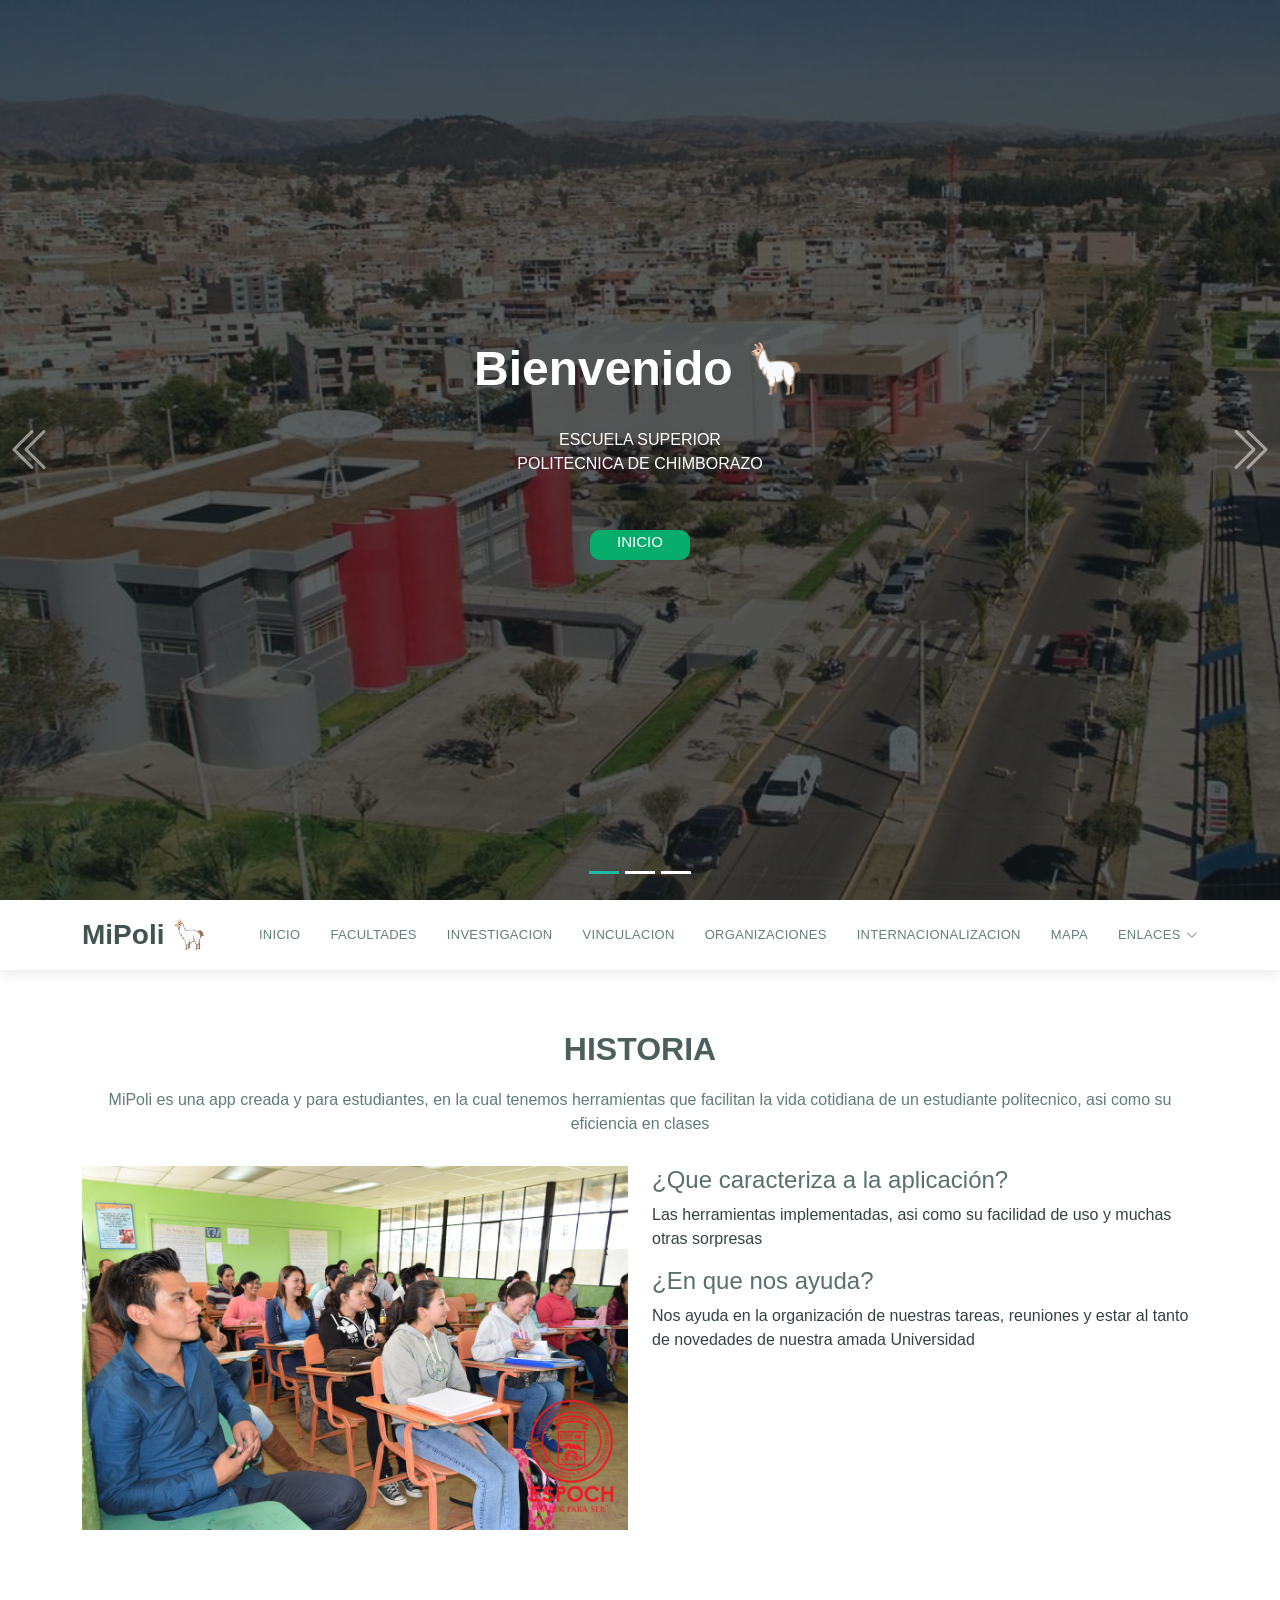
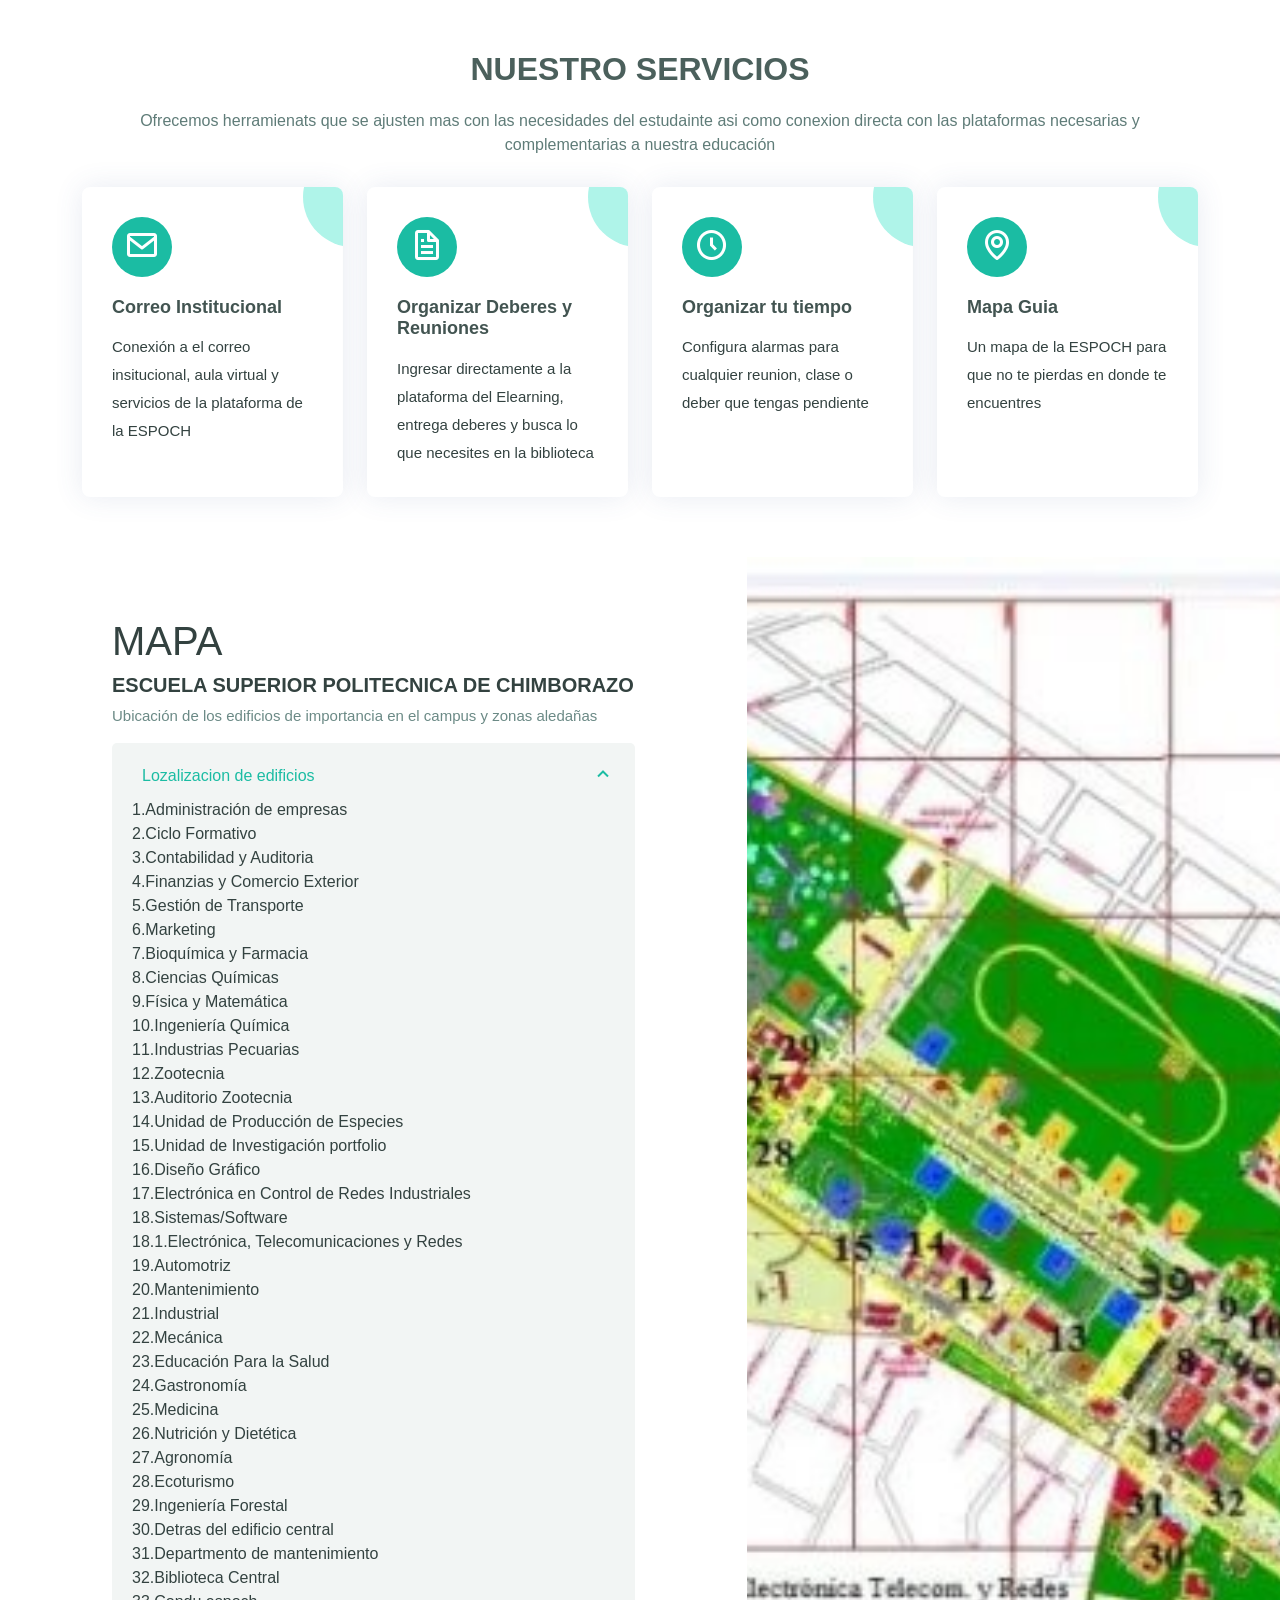
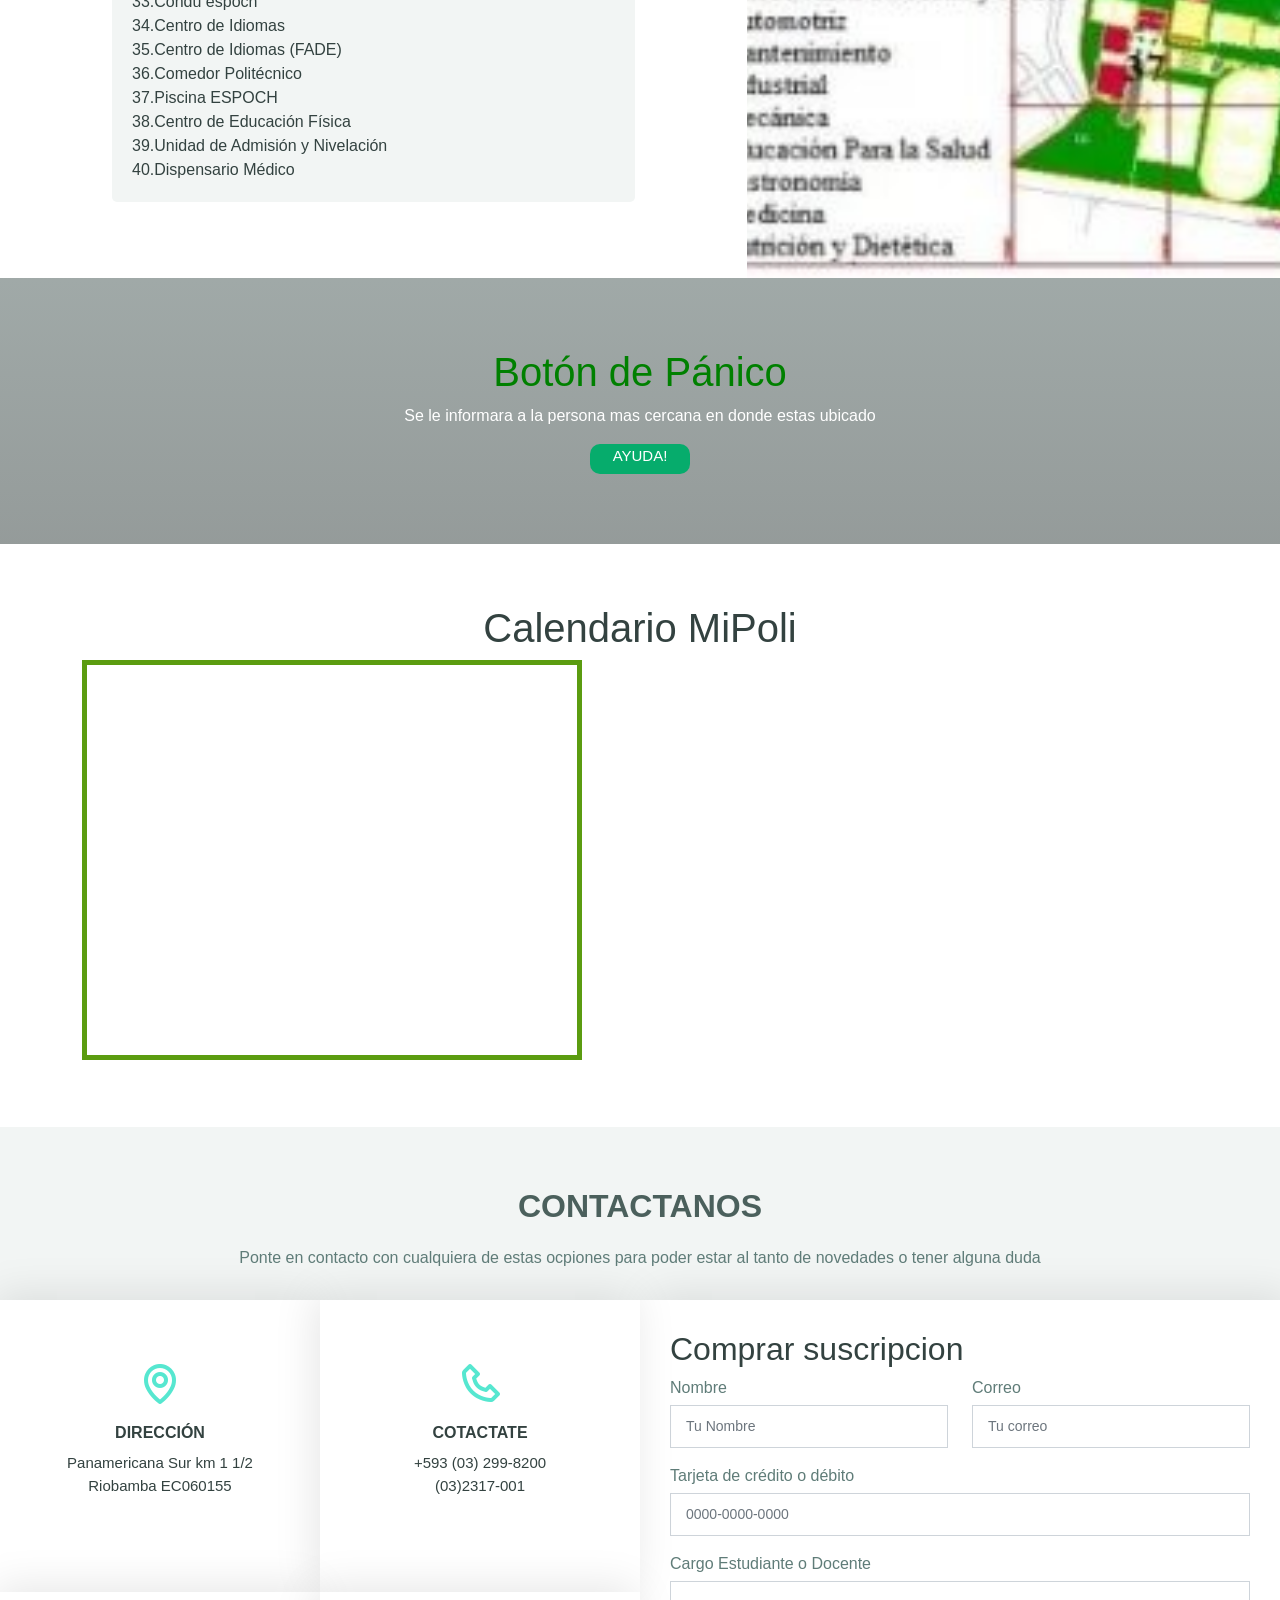
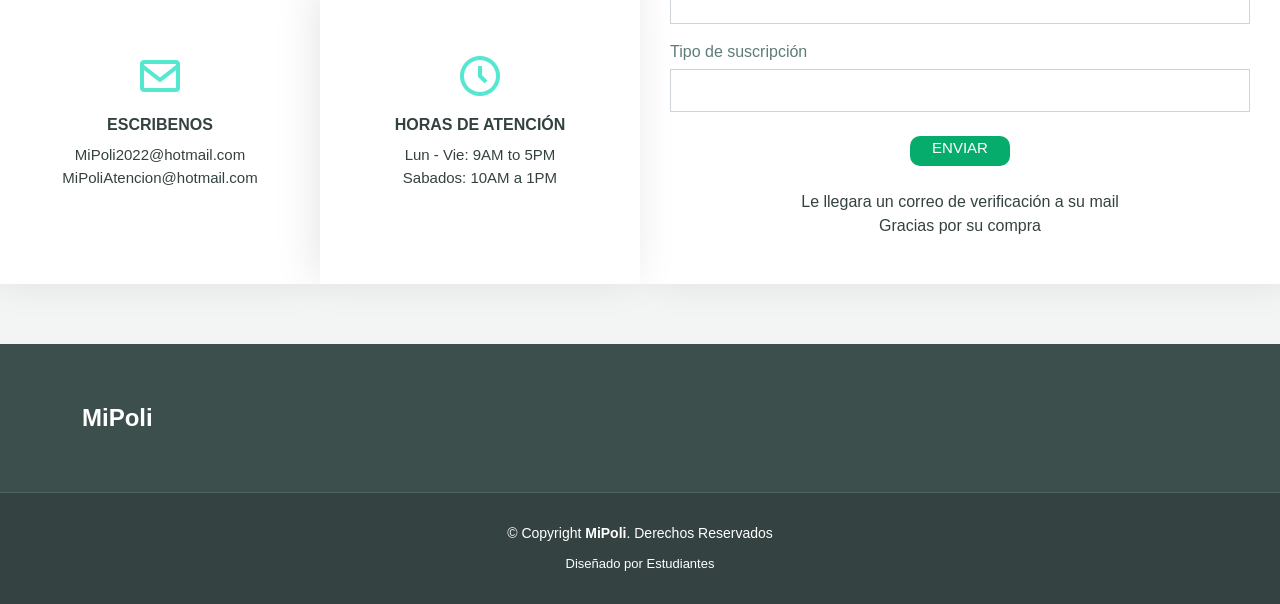
==== index.html @ 7dcbb99e "Add files via upload" ====
<!DOCTYPE html>
<html lang="en">
<head>
  <meta charset="utf-8">
  <meta content="width=device-width, initial-scale=1.0" name="viewport">
  <title>MiPoli</title>
  <meta content="" name="description">
  <meta content="" name="keywords">
  <link href="assets/img/espoch.ico" rel="icon">
  <link href="assets/img/apple-touch-icon.png" rel="apple-touch-icon">
  <link href="assets/vendor/animate.css/animate.min.css" rel="stylesheet">
  <link href="assets/vendor/bootstrap/css/bootstrap.min.css" rel="stylesheet">
  <link href="assets/vendor/bootstrap-icons/bootstrap-icons.css" rel="stylesheet">
  <link href="assets/vendor/boxicons/css/boxicons.min.css" rel="stylesheet">
  <link href="assets/vendor/glightbox/css/glightbox.min.css" rel="stylesheet">
  <link href="assets/vendor/swiper/swiper-bundle.min.css" rel="stylesheet">
  <link href="assets/css/style.css" rel="stylesheet">
  <link href="assets/css/botones.css" rel="stylesheet">
  <link rel="stylesheet" href="assets/js/jsbotones.js">

  <!-Cabecera donde esta el carrucel de fotos y bienvenida->
</head>
<body>
  <section id="hero">
    <div class="hero-container">
      <div id="heroCarousel" class="carousel slide carousel-fade" data-bs-ride="carousel" data-bs-interval="5000">
        <ol class="carousel-indicators" id="hero-carousel-indicators"></ol>
        <div class="carousel-inner" role="listbox">
          <div class="carousel-item active">
            <div class="carousel-background"><img src="assets/img/poli.jpg" width="1820" height="920"></div>
            <div class="carousel-container">
              <div class="carousel-content">
                <h2 class="animate__animated animate__MfadeInDown">Bienvenido <span> 🦙</span></h2>
                <p class="animate__animated animate__fadeInUp">ESCUELA SUPERIOR POLITECNICA DE CHIMBORAZO</p> <br>
                <button class="botonesres" onclick="location.href='#about'">INICIO</button>
              </div>
            </div>
          </div>
          <div class="carousel-item">
            <div class="carousel-background"><img src="assets/img/poli1.jpg" width="1720" height="920" alt=""></div>
            <div class="carousel-container">
              <div class="carousel-content">
                <h2 class="animate__animated animate__fadeInDown">Bienvenido a <span>MiPoli 🦙</span></h2>
                <p class="animate__animated animate__fadeInUp">La Poli te llama</p> <br>
              </div>
            </div>
          </div>
          <div class="carousel-item">
            <div class="carousel-background"><img src="assets/img/poli2.jpg" width="1820" height="900"></div>
            <div class="carousel-container">
              <div class="carousel-content">
                <h2 class="animate__animated animate__fadeInDown">Bienvenido a <span>MiPoli 🦙</span></h2>
                <p class="animate__animated animate__fadeInUp">Hacemos Historia</p> <br>
              </div>
            </div>
          </div>
        </div>
        <a class="carousel-control-prev" href="#heroCarousel" role="button" data-bs-slide="prev">
          <span class="carousel-control-prev-icon bi bi-chevron-double-left" aria-hidden="true"></span>
        </a>
        <a class="carousel-control-next" href="#heroCarousel" role="button" data-bs-slide="next">
          <span class="carousel-control-next-icon bi bi-chevron-double-right" aria-hidden="true"></span>
        </a>
      </div>
    </div>
  </section>

  <header id="header" class="d-flex align-items-center">
    <div class="container d-flex align-items-center justify-content-between">
      <div class="logo">
        <h1 class="text-light"><a href="index.html"><span>MiPoli 🦙</span></a></h1>
      </div>
      <nav id="navbar" class="navbar">
        <ul>
          <li><a class="nav-link scrollto active" href="#about">INICIO</a></li>
          <li><a class="nav-link scrollto" href="#about">FACULTADES</a></li>
          <li><a class="nav-link scrollto" href="#costos">INVESTIGACION</a></li>
          <li><a class="nav-link scrollto" href="#services">VINCULACION</a></li>
          <li><a class="nav-link scrollto" href="#calendario">ORGANIZACIONES</a></li>
          <li><a class="nav-link scrollto" href="#contact">INTERNACIONALIZACION</a></li>
          <li><a class="nav-link scrollto" href="#mapa">MAPA</a></li>
          <li class="dropdown"><a href="#"><span>ENLACES</span> <i class="bi bi-chevron-down"></i></a>
                <ul>
                  <li><a href="https://loginsai.espoch.edu.ec">YANKAY</a></li>
                  <li><a href="https://www.espoch.edu.ec/index.php/espoch.html">Servicios</a></li>
                  <li><a href="https://seguridad.espoch.edu.ec/cas/login?service=https%3A%2F%2Felearning.espoch.edu.ec%2Flogin%2Findex.php">Elearning</a></li>
                  <li><a href="https://outlook.office.com">Correo Institucional</a></li>
                  <li><a href="https://elibro.net/es/lc/espoch/login_usuario/?next=/es/lc/espoch/inicio/">Biblioteca Virtual</a></li>
                </ul>
          </li>    
        </ul>
        <i class="bi bi-list mobile-nav-toggle"></i>
      </nav>
    </div>
  </header>

  <main id="main">
    <section id="about" class="about">
      <div class="container">
        <div class="section-title">
          <h2>Historia</h2>
          <p>MiPoli es una app creada y para estudiantes, en la cual tenemos herramientas que facilitan la vida cotidiana de un estudiante politecnico, asi como su eficiencia en clases</p>
        </div>
        <div class="row">
          <div class="col-lg-6">
            <img src="assets/img/about.jpg" class="img-fluid" alt="">
          </div>
          <div class="col-lg-6 pt-4 pt-lg-0 content">
            <h3>¿Que caracteriza a la aplicación?</strong></h3>
            <p>Las herramientas implementadas, asi como su facilidad de uso y muchas otras sorpresas</p>
            <h3>¿En que nos ayuda?</strong></h3>
            <p>Nos ayuda en la organización de nuestras tareas, reuniones y estar al tanto de novedades de nuestra amada Universidad</p>
          </div>
          </div>
        </div>
    </section>


    <section id="services" class="services">
      <div class="container">
        <div class="section-title">
          <h2>Nuestro servicios</h2>
          <p>Ofrecemos herramienats que se ajusten mas con las necesidades del estudainte asi como conexion directa con las plataformas necesarias y complementarias a nuestra educación</p>
        </div>
        <div class="row">
          <div class="col-md-6 col-lg-3 d-flex align-items-stretch mb-5 mb-lg-0">
            <div class="icon-box">
              <div class="icon"><i class="bx bx-envelope"></i></div>
              <h4 class="title"><a href="">Correo Institucional</a></h4>
              <p class="description">Conexión a el correo insitucional, aula virtual y servicios de la plataforma de la ESPOCH</p>
            </div>
          </div>

          <div class="col-md-6 col-lg-3 d-flex align-items-stretch mb-5 mb-lg-0">
            <div class="icon-box">
              <div class="icon"><i class="bx bx-file"></i></div>
              <h4 class="title"><a href="">Organizar Deberes y Reuniones</a></h4>
              <p class="description">Ingresar directamente a la plataforma del Elearning, entrega deberes y busca lo que necesites en la biblioteca</p>
            </div>
          </div>

          <div class="col-md-6 col-lg-3 d-flex align-items-stretch mb-5 mb-lg-0">
            <div class="icon-box">
              <div class="icon"><i class="bx bx-time-five"></i></div>
              <h4 class="title"><a href="">Organizar tu tiempo</a></h4>
              <p class="description">Configura alarmas para cualquier reunion, clase o deber que tengas pendiente</p>
            </div>
          </div>

          <div class="col-md-6 col-lg-3 d-flex align-items-stretch mb-5 mb-lg-0">
            <div class="icon-box">
              <div class="icon"><i class="bx bx-map"></i></div>
              <h4 class="title"><a href="">Mapa Guia</a></h4>
              <p class="description">Un mapa de la ESPOCH para que no te pierdas en donde te encuentres</p>
            </div>
          </div>
      </div>
    </section>
    
    <section id="mapa" class="info-box py-0">
      <div class="container-fluid">
        <div class="row">
          <div class="col-lg-7 d-flex flex-column justify-content-center align-items-stretch  order-2 order-lg-1">
            <div class="content">
              <h1>MAPA </h1>
              <h4>ESCUELA SUPERIOR POLITECNICA DE CHIMBORAZO</h4>
              <p>
                Ubicación de los edificios de importancia en el campus y zonas aledañas
              </p>
            </div>
            <div class="accordion-list">
              <ul>
                <li>
                  <a data-bs-toggle="collapse" class="collapse" data-bs-target="#accordion-list-1"><span></span>Lozalizacion de edificios<i class="bx bx-chevron-down icon-show"></i><i class="bx bx-chevron-up icon-close"></i></a>
                  <div id="accordion-list-1" class="collapse show" data-bs-parent=".accordion-list">
                    <p>
                      1.Administración de empresas<br>
                      2.Ciclo Formativo<br>
                      3.Contabilidad y Auditoria<br>
                      4.Finanzias y Comercio Exterior<br>
                      5.Gestión de Transporte<br>
                      6.Marketing<br>
                      7.Bioquímica y Farmacia<br>
                      8.Ciencias Químicas<br>
                      9.Física y Matemática<br>
                      10.Ingeniería Química<br>
                      11.Industrias Pecuarias<br>
                      12.Zootecnia<br>
                      13.Auditorio Zootecnia<br>
                      14.Unidad de Producción de Especies<br>
                      15.Unidad de Investigación portfolio<br>
                      16.Diseño Gráfico<br>
                      17.Electrónica en Control de Redes Industriales<br>
                      18.Sistemas/Software<br>
                      18.1.Electrónica, Telecomunicaciones y Redes<br>
                      19.Automotriz<br>
                      20.Mantenimiento<br>
                      21.Industrial<br>
                      22.Mecánica<br>
                      23.Educación Para la Salud<br>
                      24.Gastronomía<br>
                      25.Medicina<br>
                      26.Nutrición y Dietética<br>
                      27.Agronomía <br>
                      28.Ecoturismo<br>
                      29.Ingeniería Forestal<br>
                      30.Detras del edificio central<br>
                      31.Departmento de mantenimiento<br>
                      32.Biblioteca Central<br>
                      33.Condu espoch<br>
                      34.Centro de Idiomas <br>
                      35.Centro de Idiomas (FADE)<br>
                      36.Comedor Politécnico<br>
                      37.Piscina ESPOCH<br>
                      38.Centro de Educación Física<br>
                      39.Unidad de Admisión y Nivelación<br>
                      40.Dispensario Médico<br>
                    </p>
                  </div>
                </li>
              </ul>
            </div>
          </div>
          <div class="col-lg-5 align-items-stretch order-1 order-lg-2 img" style="background-image: url(assets/img/mapa.jpg);">&nbsp;</div>
        </div>
      </div>
    </section>

    <section class="cta">
      <div class="container">
        <div class="text-center">
          <h1 style="color: green;">Botón de Pánico</h1>
          <p>Se le informara a la persona mas cercana en donde estas ubicado</p>
          <button class="botonesres" onclick="location.href='http://127.0.0.1:5500/Facultades.html'">AYUDA!</button>
        </div>
      </div>
    </section>

    <section id="calendario" class="container center-h center-v">  
      <h1 align="center">Calendario MiPoli</h1>
      <iframe src="https://calendar.google.com/calendar/embed?height=400&wkst=2&bgcolor=%237CB342&ctz=America%2FGuayaquil&showPrint=0&showTabs=0&showCalendars=0&showTitle=0&showNav=0&showDate=1&showTz=0&src=M3VvaHA1NnAyN2lhZmdqZTFjajdkdGhoNm9AZ3JvdXAuY2FsZW5kYXIuZ29vZ2xlLmNvbQ&src=ZXMuZWMjaG9saWRheUBncm91cC52LmNhbGVuZGFyLmdvb2dsZS5jb20&color=%23795548&color=%237986CB" style="border:solid 5px rgb(91, 156, 16)" width="500" height="400" frameborder="0" scrolling="no"></iframe>
    </section>

    <section id="contact" class="contact section-bg">
      <div class="container">
        <div class="section-title">
          <h2>Contactanos</h2>
          <p>Ponte en contacto con cualquiera de estas ocpiones para poder estar al tanto de novedades o tener alguna duda</p>
        </div>
      </div>
      <div class="container-fluid">
        <div class="row">
          <div class="col-lg-6 d-flex align-items-stretch infos">
            <div class="row">
              <div class="col-lg-6 info d-flex flex-column align-items-stretch">
                <i class="bx bx-map"></i>
                <h4>Dirección</h4>
                <p>Panamericana Sur km 1 1/2<br>Riobamba EC060155</p>
              </div>
              <div class="col-lg-6 info info-bg d-flex flex-column align-items-stretch">
                <i class="bx bx-phone"></i>
                <h4>Cotactate</h4>
                <p>+593 (03) 299-8200<br>(03)2317-001</p>

              </div>
              <div class="col-lg-6 info info-bg d-flex flex-column align-items-stretch">
                <i class="bx bx-envelope"></i>
                <h4>Escribenos</h4>
                <p>MiPoli2022@hotmail.com <br> MiPoliAtencion@hotmail.com</p>
              </div>
              <div class="col-lg-6 info d-flex flex-column align-items-stretch">
                <i class="bx bx-time-five"></i>
                <h4>Horas de atención</h4>
                <p>Lun - Vie: 9AM to 5PM<br>Sabados: 10AM a 1PM</p>
              </div>
            </div>
          </div>
          <div class="col-lg-6 d-flex align-items-stretch contact-form-wrap">
            <form action="forms/contact.php" method="post" role="form" class="php-email-form">
              <div class="row">
                <h2>Comprar suscripcion</h2>
                <div class="col-md-6 form-group">
                  <label for="name">Nombre</label>
                  <input type="text" name="name" class="form-control" id="name" placeholder="Tu Nombre" required>
                </div>
                <div class="col-md-6 form-group mt-3 mt-md-0">
                  <label for="email">Correo</label>
                  <input type="email" class="form-control" name="email" id="email" placeholder="Tu correo" required>
                </div>
              </div>
              <div class="form-group mt-3">
                <label for="subject">Tarjeta de crédito o débito</label>
                <input type="number" class="form-control" name="subject" id="subject" placeholder="0000-0000-0000" required>
              </div>
              <div class="form-group mt-3">
                <label for="subject">Cargo Estudiante o Docente</label>
                <input type="text" class="form-control" name="subject" id="subject" placeholder="" required>
              </div>
              <div class="form-group mt-3">
                <label for="subject">Tipo de suscripción</label>
                <input type="number" class="form-control" name="subject" id="subject" placeholder="" required>
              </div> <br>
              <div class="text-center" ><button type="reset" class="botonesres">ENVIAR</button></div><br>
              <p align="center">Le llegara un correo de verificación a su mail <br> Gracias por su compra</p>
            </form>
          </div>
        </div>
      </div>
    </section>
  </main>

  <footer id="footer">
    <div class="footer-top">
      <div class="container">
        <div class="row">
          <div class="col-lg-4 col-md-6 footer-newsletter">
            <div class="col-lg-3 col-md-6 footer-info">
              <h3>MiPoli
            </div>
          </div>
        </div>
      </div>
    </div>

    <div class="container">
      <div class="copyright">
        &copy; Copyright <strong><span>MiPoli</span></strong>. Derechos Reservados
      </div>
      <div class="credits">Diseñado por Estudiantes</a>
      </div>
    </div>
  </footer>

  <script src="assets/vendor/purecounter/purecounter.js"></script>
  <script src="assets/vendor/bootstrap/js/bootstrap.bundle.min.js"></script>
  <script src="assets/vendor/glightbox/js/glightbox.min.js"></script>
  <script src="assets/vendor/isotope-layout/isotope.pkgd.min.js"></script>
  <script src="assets/vendor/swiper/swiper-bundle.min.js"></script>
  <script src="assets/vendor/waypoints/noframework.waypoints.js"></script>
  <script src="assets/js/main.js"></script>
</body>
</html>
---- assets/css/botones.css ----
.botonesres{
    display: inline-flex;
    width: 100px;
    height: 30px;
    background: #06ac6c;
    justify-content: center;
    text-align: center;
    font-family: 'Roboto', sans-serif;
    font-size: 15px;
    color:#fff;
    border: none;
    cursor:pointer;
    transition: .3s ease all;
    border-radius: 10px;
    position: relative;
    overflow: hidden;
}

.botonesres span{
    position: relative;
    padding-top: 10px;
    z-index: 2;
    transition: .3s ease all;
}
.botonesres::after{
  content:"";
  width: 100%;
  height: 100%;
  background: #00fdd3;
  position: absolute;
  z-index: 1;
  top:-50px;
  left: 0;
}
.botonesres:hover span{
  color:#141414;
}
.botonesres:hover::after{
    top:0px;
}
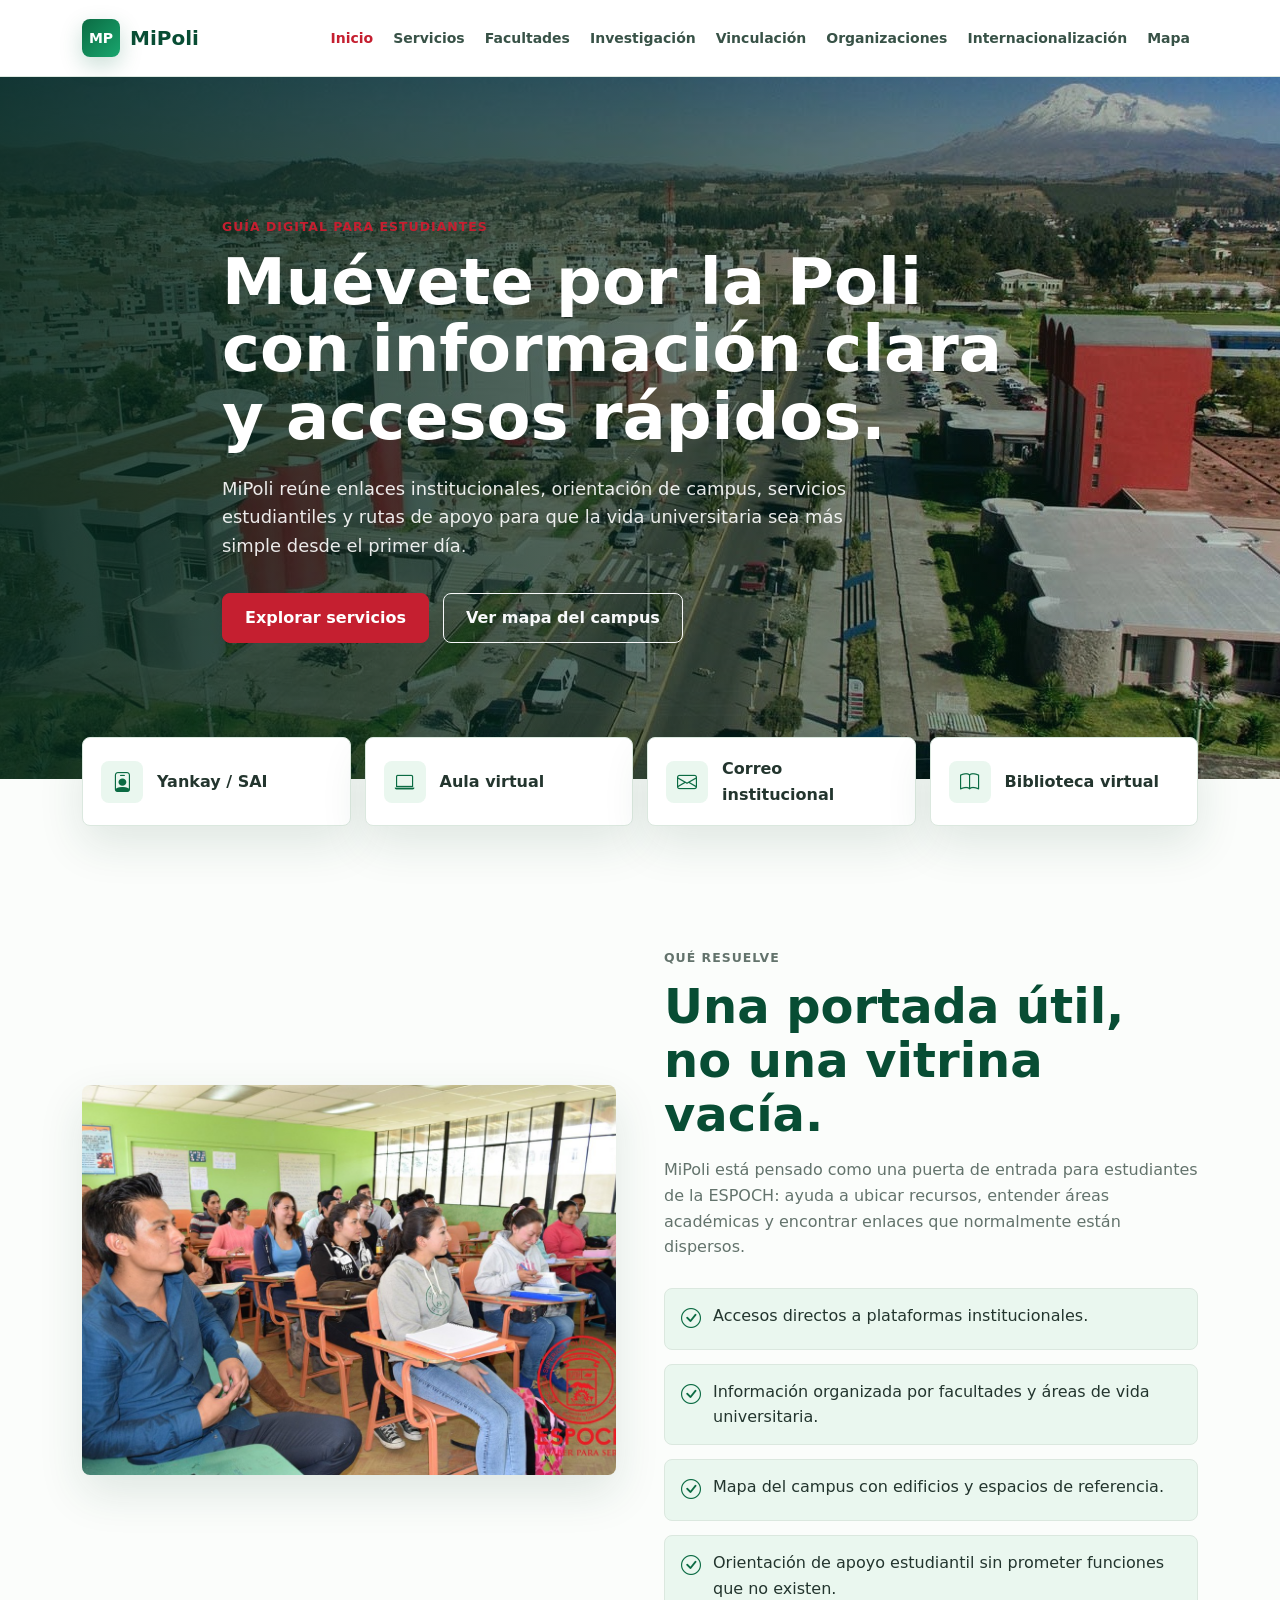
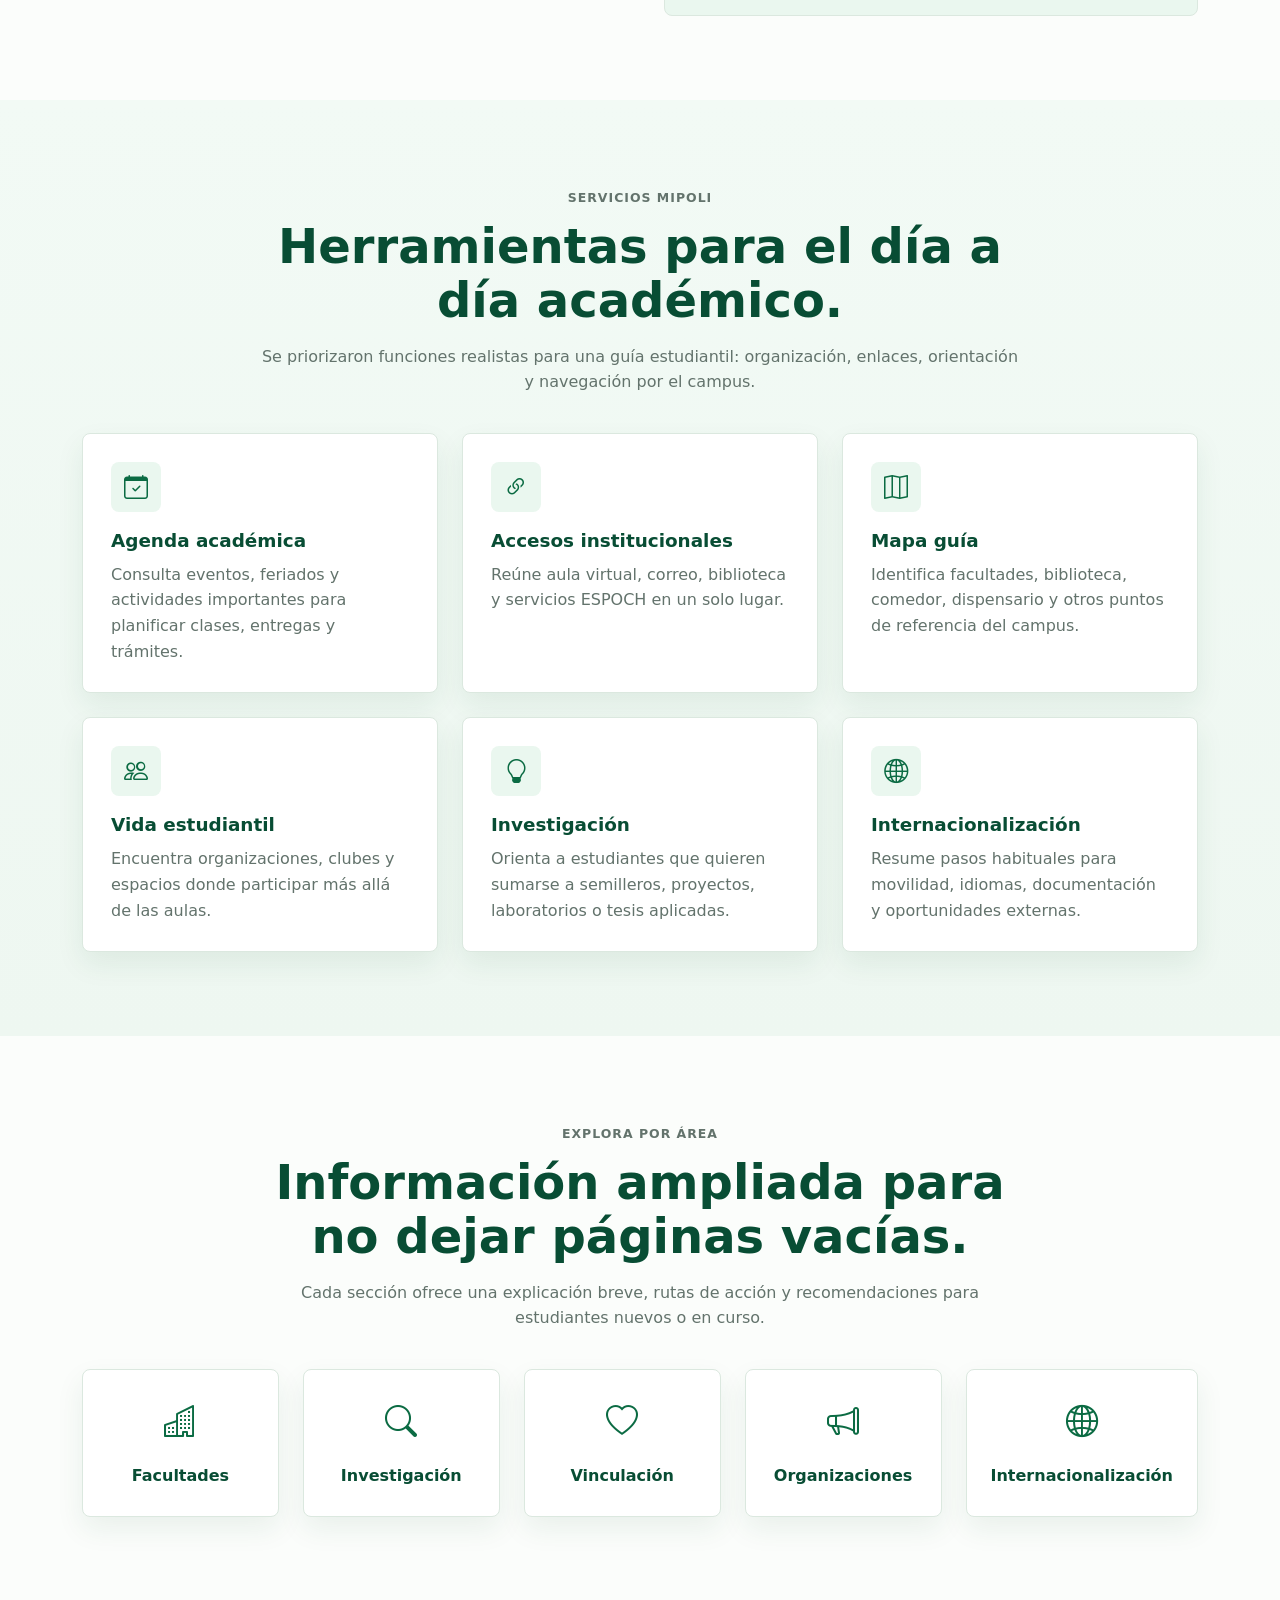
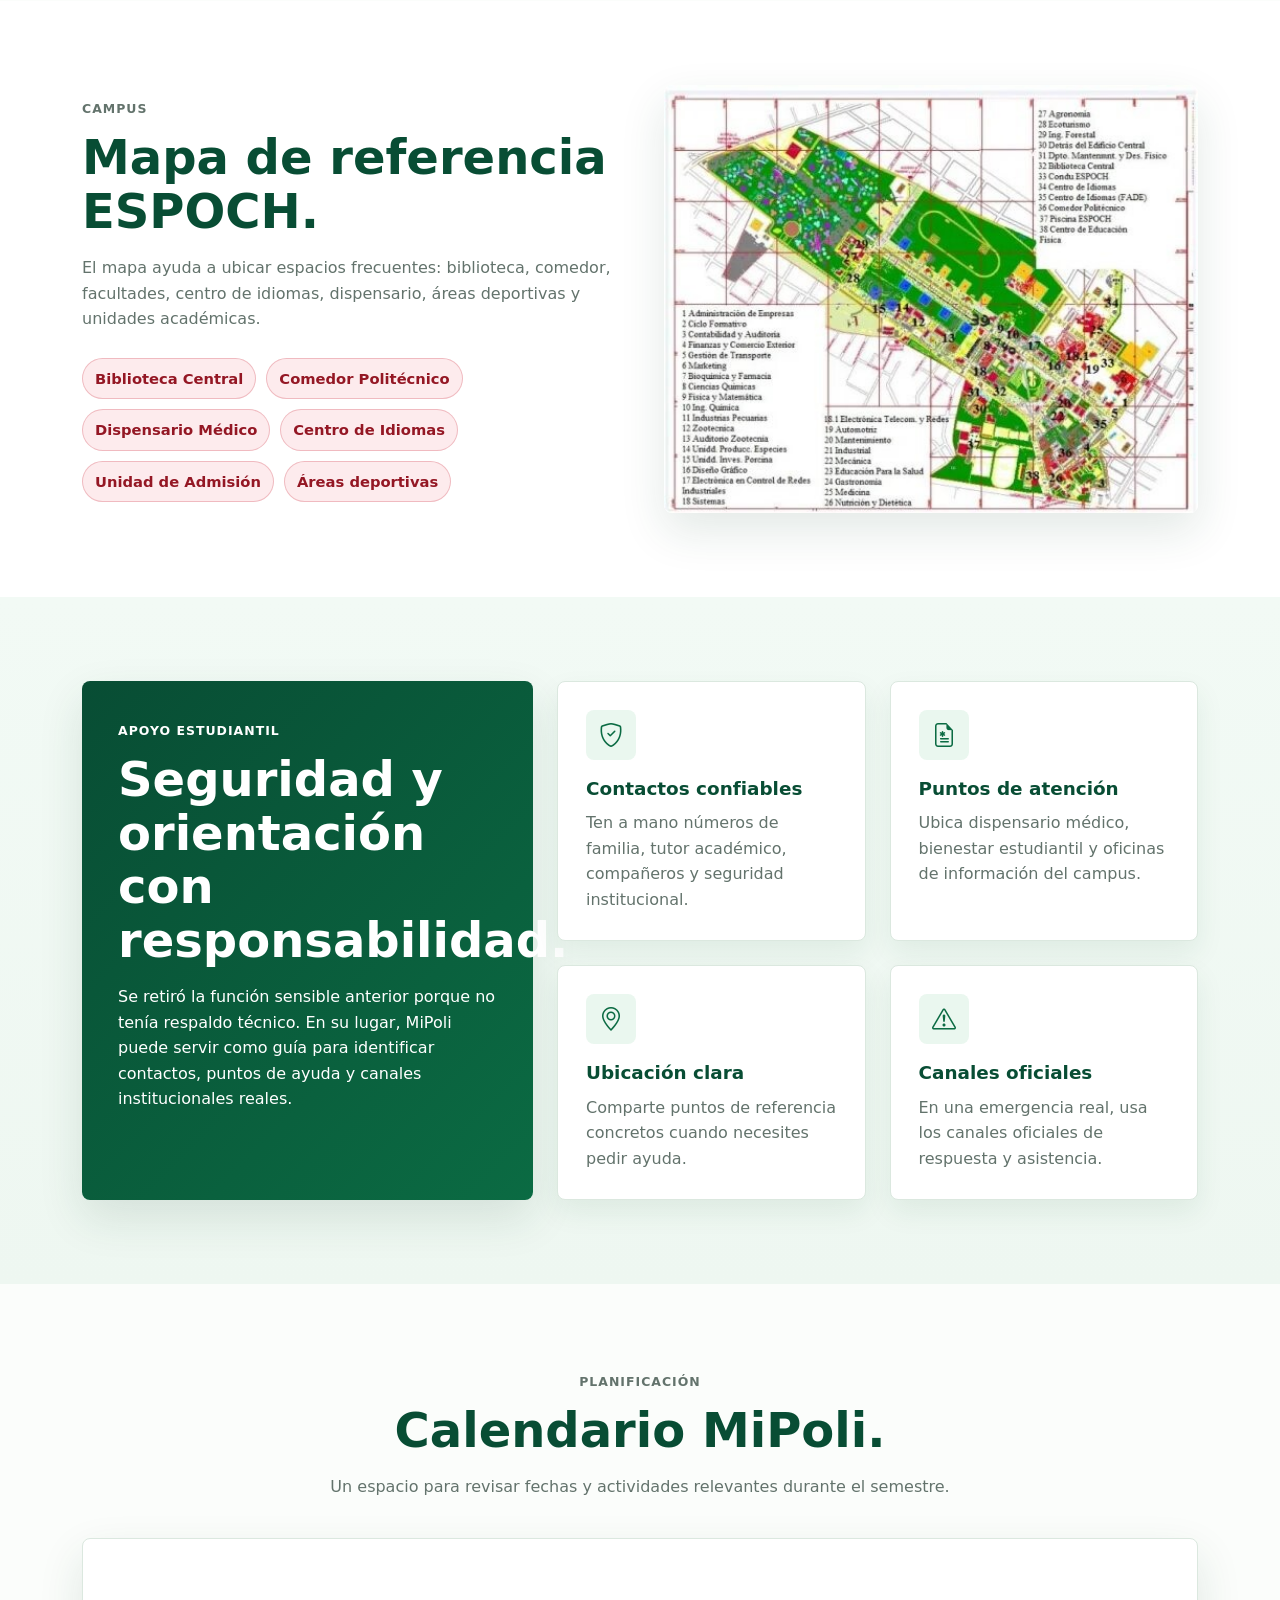
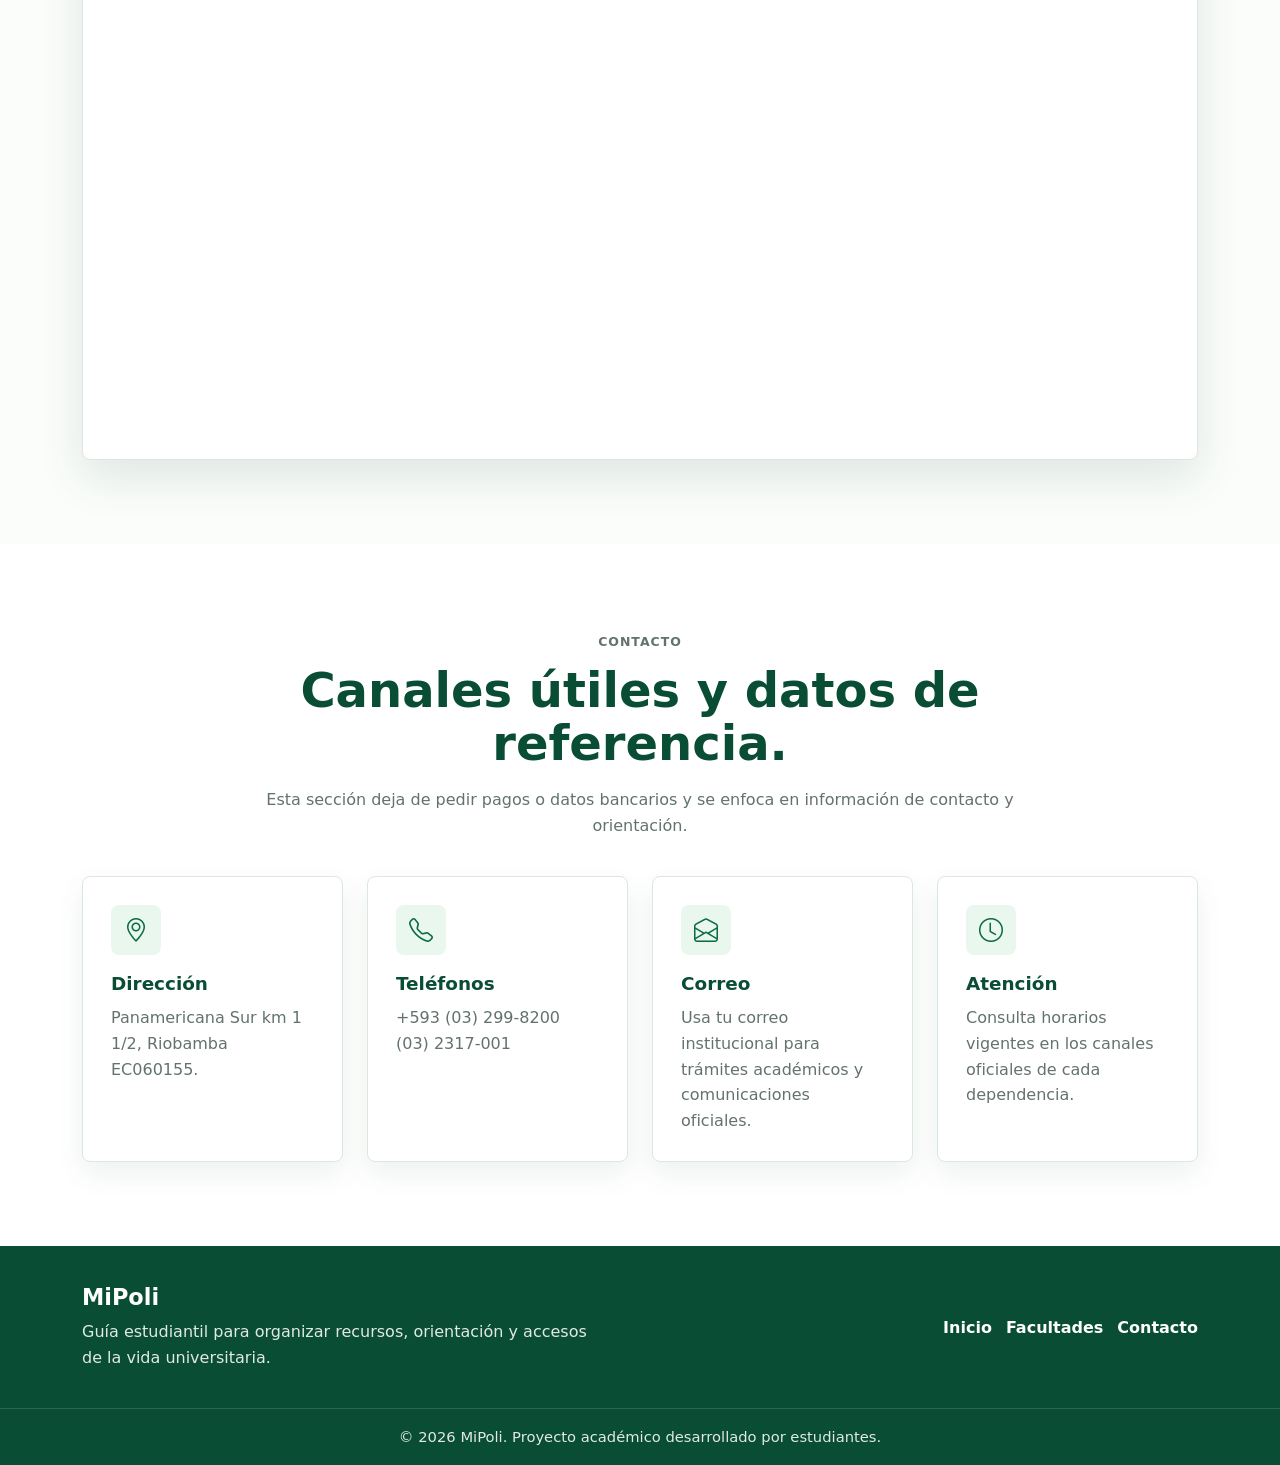
==== commit 3fe076a6: "arreglos de diseño y logica" ====
--- a/index.html
+++ b/index.html
@@ -1,342 +1,336 @@
-<!DOCTYPE html>
-<html lang="en">
-<head>
-  <meta charset="utf-8">
-  <meta content="width=device-width, initial-scale=1.0" name="viewport">
-  <title>MiPoli</title>
-  <meta content="" name="description">
-  <meta content="" name="keywords">
-  <link href="assets/img/espoch.ico" rel="icon">
-  <link href="assets/img/apple-touch-icon.png" rel="apple-touch-icon">
-  <link href="assets/vendor/animate.css/animate.min.css" rel="stylesheet">
-  <link href="assets/vendor/bootstrap/css/bootstrap.min.css" rel="stylesheet">
-  <link href="assets/vendor/bootstrap-icons/bootstrap-icons.css" rel="stylesheet">
-  <link href="assets/vendor/boxicons/css/boxicons.min.css" rel="stylesheet">
-  <link href="assets/vendor/glightbox/css/glightbox.min.css" rel="stylesheet">
-  <link href="assets/vendor/swiper/swiper-bundle.min.css" rel="stylesheet">
-  <link href="assets/css/style.css" rel="stylesheet">
-  <link href="assets/css/botones.css" rel="stylesheet">
-  <link rel="stylesheet" href="assets/js/jsbotones.js">
-
-  <!-Cabecera donde esta el carrucel de fotos y bienvenida->
-</head>
-<body>
-  <section id="hero">
-    <div class="hero-container">
-      <div id="heroCarousel" class="carousel slide carousel-fade" data-bs-ride="carousel" data-bs-interval="5000">
-        <ol class="carousel-indicators" id="hero-carousel-indicators"></ol>
-        <div class="carousel-inner" role="listbox">
-          <div class="carousel-item active">
-            <div class="carousel-background"><img src="assets/img/poli.jpg" width="1820" height="920"></div>
-            <div class="carousel-container">
-              <div class="carousel-content">
-                <h2 class="animate__animated animate__MfadeInDown">Bienvenido <span> 🦙</span></h2>
-                <p class="animate__animated animate__fadeInUp">ESCUELA SUPERIOR POLITECNICA DE CHIMBORAZO</p> <br>
-                <button class="botonesres" onclick="location.href='#about'">INICIO</button>
-              </div>
-            </div>
-          </div>
-          <div class="carousel-item">
-            <div class="carousel-background"><img src="assets/img/poli1.jpg" width="1720" height="920" alt=""></div>
-            <div class="carousel-container">
-              <div class="carousel-content">
-                <h2 class="animate__animated animate__fadeInDown">Bienvenido a <span>MiPoli 🦙</span></h2>
-                <p class="animate__animated animate__fadeInUp">La Poli te llama</p> <br>
-              </div>
-            </div>
-          </div>
-          <div class="carousel-item">
-            <div class="carousel-background"><img src="assets/img/poli2.jpg" width="1820" height="900"></div>
-            <div class="carousel-container">
-              <div class="carousel-content">
-                <h2 class="animate__animated animate__fadeInDown">Bienvenido a <span>MiPoli 🦙</span></h2>
-                <p class="animate__animated animate__fadeInUp">Hacemos Historia</p> <br>
-              </div>
-            </div>
-          </div>
-        </div>
-        <a class="carousel-control-prev" href="#heroCarousel" role="button" data-bs-slide="prev">
-          <span class="carousel-control-prev-icon bi bi-chevron-double-left" aria-hidden="true"></span>
-        </a>
-        <a class="carousel-control-next" href="#heroCarousel" role="button" data-bs-slide="next">
-          <span class="carousel-control-next-icon bi bi-chevron-double-right" aria-hidden="true"></span>
-        </a>
-      </div>
-    </div>
-  </section>
-
-  <header id="header" class="d-flex align-items-center">
-    <div class="container d-flex align-items-center justify-content-between">
-      <div class="logo">
-        <h1 class="text-light"><a href="index.html"><span>MiPoli 🦙</span></a></h1>
-      </div>
-      <nav id="navbar" class="navbar">
-        <ul>
-          <li><a class="nav-link scrollto active" href="#about">INICIO</a></li>
-          <li><a class="nav-link scrollto" href="#about">FACULTADES</a></li>
-          <li><a class="nav-link scrollto" href="#costos">INVESTIGACION</a></li>
-          <li><a class="nav-link scrollto" href="#services">VINCULACION</a></li>
-          <li><a class="nav-link scrollto" href="#calendario">ORGANIZACIONES</a></li>
-          <li><a class="nav-link scrollto" href="#contact">INTERNACIONALIZACION</a></li>
-          <li><a class="nav-link scrollto" href="#mapa">MAPA</a></li>
-          <li class="dropdown"><a href="#"><span>ENLACES</span> <i class="bi bi-chevron-down"></i></a>
-                <ul>
-                  <li><a href="https://loginsai.espoch.edu.ec">YANKAY</a></li>
-                  <li><a href="https://www.espoch.edu.ec/index.php/espoch.html">Servicios</a></li>
-                  <li><a href="https://seguridad.espoch.edu.ec/cas/login?service=https%3A%2F%2Felearning.espoch.edu.ec%2Flogin%2Findex.php">Elearning</a></li>
-                  <li><a href="https://outlook.office.com">Correo Institucional</a></li>
-                  <li><a href="https://elibro.net/es/lc/espoch/login_usuario/?next=/es/lc/espoch/inicio/">Biblioteca Virtual</a></li>
-                </ul>
-          </li>    
-        </ul>
-        <i class="bi bi-list mobile-nav-toggle"></i>
-      </nav>
-    </div>
-  </header>
-
-  <main id="main">
-    <section id="about" class="about">
-      <div class="container">
-        <div class="section-title">
-          <h2>Historia</h2>
-          <p>MiPoli es una app creada y para estudiantes, en la cual tenemos herramientas que facilitan la vida cotidiana de un estudiante politecnico, asi como su eficiencia en clases</p>
-        </div>
-        <div class="row">
-          <div class="col-lg-6">
-            <img src="assets/img/about.jpg" class="img-fluid" alt="">
-          </div>
-          <div class="col-lg-6 pt-4 pt-lg-0 content">
-            <h3>¿Que caracteriza a la aplicación?</strong></h3>
-            <p>Las herramientas implementadas, asi como su facilidad de uso y muchas otras sorpresas</p>
-            <h3>¿En que nos ayuda?</strong></h3>
-            <p>Nos ayuda en la organización de nuestras tareas, reuniones y estar al tanto de novedades de nuestra amada Universidad</p>
-          </div>
-          </div>
-        </div>
-    </section>
-
-
-    <section id="services" class="services">
-      <div class="container">
-        <div class="section-title">
-          <h2>Nuestro servicios</h2>
-          <p>Ofrecemos herramienats que se ajusten mas con las necesidades del estudainte asi como conexion directa con las plataformas necesarias y complementarias a nuestra educación</p>
-        </div>
-        <div class="row">
-          <div class="col-md-6 col-lg-3 d-flex align-items-stretch mb-5 mb-lg-0">
-            <div class="icon-box">
-              <div class="icon"><i class="bx bx-envelope"></i></div>
-              <h4 class="title"><a href="">Correo Institucional</a></h4>
-              <p class="description">Conexión a el correo insitucional, aula virtual y servicios de la plataforma de la ESPOCH</p>
-            </div>
-          </div>
-
-          <div class="col-md-6 col-lg-3 d-flex align-items-stretch mb-5 mb-lg-0">
-            <div class="icon-box">
-              <div class="icon"><i class="bx bx-file"></i></div>
-              <h4 class="title"><a href="">Organizar Deberes y Reuniones</a></h4>
-              <p class="description">Ingresar directamente a la plataforma del Elearning, entrega deberes y busca lo que necesites en la biblioteca</p>
-            </div>
-          </div>
-
-          <div class="col-md-6 col-lg-3 d-flex align-items-stretch mb-5 mb-lg-0">
-            <div class="icon-box">
-              <div class="icon"><i class="bx bx-time-five"></i></div>
-              <h4 class="title"><a href="">Organizar tu tiempo</a></h4>
-              <p class="description">Configura alarmas para cualquier reunion, clase o deber que tengas pendiente</p>
-            </div>
-          </div>
-
-          <div class="col-md-6 col-lg-3 d-flex align-items-stretch mb-5 mb-lg-0">
-            <div class="icon-box">
-              <div class="icon"><i class="bx bx-map"></i></div>
-              <h4 class="title"><a href="">Mapa Guia</a></h4>
-              <p class="description">Un mapa de la ESPOCH para que no te pierdas en donde te encuentres</p>
-            </div>
-          </div>
-      </div>
-    </section>
-    
-    <section id="mapa" class="info-box py-0">
-      <div class="container-fluid">
-        <div class="row">
-          <div class="col-lg-7 d-flex flex-column justify-content-center align-items-stretch  order-2 order-lg-1">
-            <div class="content">
-              <h1>MAPA </h1>
-              <h4>ESCUELA SUPERIOR POLITECNICA DE CHIMBORAZO</h4>
-              <p>
-                Ubicación de los edificios de importancia en el campus y zonas aledañas
-              </p>
-            </div>
-            <div class="accordion-list">
-              <ul>
-                <li>
-                  <a data-bs-toggle="collapse" class="collapse" data-bs-target="#accordion-list-1"><span></span>Lozalizacion de edificios<i class="bx bx-chevron-down icon-show"></i><i class="bx bx-chevron-up icon-close"></i></a>
-                  <div id="accordion-list-1" class="collapse show" data-bs-parent=".accordion-list">
-                    <p>
-                      1.Administración de empresas<br>
-                      2.Ciclo Formativo<br>
-                      3.Contabilidad y Auditoria<br>
-                      4.Finanzias y Comercio Exterior<br>
-                      5.Gestión de Transporte<br>
-                      6.Marketing<br>
-                      7.Bioquímica y Farmacia<br>
-                      8.Ciencias Químicas<br>
-                      9.Física y Matemática<br>
-                      10.Ingeniería Química<br>
-                      11.Industrias Pecuarias<br>
-                      12.Zootecnia<br>
-                      13.Auditorio Zootecnia<br>
-                      14.Unidad de Producción de Especies<br>
-                      15.Unidad de Investigación portfolio<br>
-                      16.Diseño Gráfico<br>
-                      17.Electrónica en Control de Redes Industriales<br>
-                      18.Sistemas/Software<br>
-                      18.1.Electrónica, Telecomunicaciones y Redes<br>
-                      19.Automotriz<br>
-                      20.Mantenimiento<br>
-                      21.Industrial<br>
-                      22.Mecánica<br>
-                      23.Educación Para la Salud<br>
-                      24.Gastronomía<br>
-                      25.Medicina<br>
-                      26.Nutrición y Dietética<br>
-                      27.Agronomía <br>
-                      28.Ecoturismo<br>
-                      29.Ingeniería Forestal<br>
-                      30.Detras del edificio central<br>
-                      31.Departmento de mantenimiento<br>
-                      32.Biblioteca Central<br>
-                      33.Condu espoch<br>
-                      34.Centro de Idiomas <br>
-                      35.Centro de Idiomas (FADE)<br>
-                      36.Comedor Politécnico<br>
-                      37.Piscina ESPOCH<br>
-                      38.Centro de Educación Física<br>
-                      39.Unidad de Admisión y Nivelación<br>
-                      40.Dispensario Médico<br>
-                    </p>
-                  </div>
-                </li>
-              </ul>
-            </div>
-          </div>
-          <div class="col-lg-5 align-items-stretch order-1 order-lg-2 img" style="background-image: url(assets/img/mapa.jpg);">&nbsp;</div>
-        </div>
-      </div>
-    </section>
-
-    <section class="cta">
-      <div class="container">
-        <div class="text-center">
-          <h1 style="color: green;">Botón de Pánico</h1>
-          <p>Se le informara a la persona mas cercana en donde estas ubicado</p>
-          <button class="botonesres" onclick="location.href='http://127.0.0.1:5500/Facultades.html'">AYUDA!</button>
-        </div>
-      </div>
-    </section>
-
-    <section id="calendario" class="container center-h center-v">  
-      <h1 align="center">Calendario MiPoli</h1>
-      <iframe src="https://calendar.google.com/calendar/embed?height=400&wkst=2&bgcolor=%237CB342&ctz=America%2FGuayaquil&showPrint=0&showTabs=0&showCalendars=0&showTitle=0&showNav=0&showDate=1&showTz=0&src=M3VvaHA1NnAyN2lhZmdqZTFjajdkdGhoNm9AZ3JvdXAuY2FsZW5kYXIuZ29vZ2xlLmNvbQ&src=ZXMuZWMjaG9saWRheUBncm91cC52LmNhbGVuZGFyLmdvb2dsZS5jb20&color=%23795548&color=%237986CB" style="border:solid 5px rgb(91, 156, 16)" width="500" height="400" frameborder="0" scrolling="no"></iframe>
-    </section>
-
-    <section id="contact" class="contact section-bg">
-      <div class="container">
-        <div class="section-title">
-          <h2>Contactanos</h2>
-          <p>Ponte en contacto con cualquiera de estas ocpiones para poder estar al tanto de novedades o tener alguna duda</p>
-        </div>
-      </div>
-      <div class="container-fluid">
-        <div class="row">
-          <div class="col-lg-6 d-flex align-items-stretch infos">
-            <div class="row">
-              <div class="col-lg-6 info d-flex flex-column align-items-stretch">
-                <i class="bx bx-map"></i>
-                <h4>Dirección</h4>
-                <p>Panamericana Sur km 1 1/2<br>Riobamba EC060155</p>
-              </div>
-              <div class="col-lg-6 info info-bg d-flex flex-column align-items-stretch">
-                <i class="bx bx-phone"></i>
-                <h4>Cotactate</h4>
-                <p>+593 (03) 299-8200<br>(03)2317-001</p>
-
-              </div>
-              <div class="col-lg-6 info info-bg d-flex flex-column align-items-stretch">
-                <i class="bx bx-envelope"></i>
-                <h4>Escribenos</h4>
-                <p>MiPoli2022@hotmail.com <br> MiPoliAtencion@hotmail.com</p>
-              </div>
-              <div class="col-lg-6 info d-flex flex-column align-items-stretch">
-                <i class="bx bx-time-five"></i>
-                <h4>Horas de atención</h4>
-                <p>Lun - Vie: 9AM to 5PM<br>Sabados: 10AM a 1PM</p>
-              </div>
-            </div>
-          </div>
-          <div class="col-lg-6 d-flex align-items-stretch contact-form-wrap">
-            <form action="forms/contact.php" method="post" role="form" class="php-email-form">
-              <div class="row">
-                <h2>Comprar suscripcion</h2>
-                <div class="col-md-6 form-group">
-                  <label for="name">Nombre</label>
-                  <input type="text" name="name" class="form-control" id="name" placeholder="Tu Nombre" required>
-                </div>
-                <div class="col-md-6 form-group mt-3 mt-md-0">
-                  <label for="email">Correo</label>
-                  <input type="email" class="form-control" name="email" id="email" placeholder="Tu correo" required>
-                </div>
-              </div>
-              <div class="form-group mt-3">
-                <label for="subject">Tarjeta de crédito o débito</label>
-                <input type="number" class="form-control" name="subject" id="subject" placeholder="0000-0000-0000" required>
-              </div>
-              <div class="form-group mt-3">
-                <label for="subject">Cargo Estudiante o Docente</label>
-                <input type="text" class="form-control" name="subject" id="subject" placeholder="" required>
-              </div>
-              <div class="form-group mt-3">
-                <label for="subject">Tipo de suscripción</label>
-                <input type="number" class="form-control" name="subject" id="subject" placeholder="" required>
-              </div> <br>
-              <div class="text-center" ><button type="reset" class="botonesres">ENVIAR</button></div><br>
-              <p align="center">Le llegara un correo de verificación a su mail <br> Gracias por su compra</p>
-            </form>
-          </div>
-        </div>
-      </div>
-    </section>
-  </main>
-
-  <footer id="footer">
-    <div class="footer-top">
-      <div class="container">
-        <div class="row">
-          <div class="col-lg-4 col-md-6 footer-newsletter">
-            <div class="col-lg-3 col-md-6 footer-info">
-              <h3>MiPoli
-            </div>
-          </div>
-        </div>
-      </div>
-    </div>
-
-    <div class="container">
-      <div class="copyright">
-        &copy; Copyright <strong><span>MiPoli</span></strong>. Derechos Reservados
-      </div>
-      <div class="credits">Diseñado por Estudiantes</a>
-      </div>
-    </div>
-  </footer>
-
-  <script src="assets/vendor/purecounter/purecounter.js"></script>
-  <script src="assets/vendor/bootstrap/js/bootstrap.bundle.min.js"></script>
-  <script src="assets/vendor/glightbox/js/glightbox.min.js"></script>
-  <script src="assets/vendor/isotope-layout/isotope.pkgd.min.js"></script>
-  <script src="assets/vendor/swiper/swiper-bundle.min.js"></script>
-  <script src="assets/vendor/waypoints/noframework.waypoints.js"></script>
-  <script src="assets/js/main.js"></script>
-</body>
-</html>+<!DOCTYPE html>
+<html lang="es">
+<head>
+  <meta charset="utf-8">
+  <meta content="width=device-width, initial-scale=1.0" name="viewport">
+  <title>MiPoli | Guía estudiantil ESPOCH</title>
+  <meta content="MiPoli centraliza accesos, orientación académica, mapa del campus y recursos útiles para estudiantes de la ESPOCH." name="description">
+  <meta content="MiPoli, ESPOCH, estudiantes, Riobamba, campus, facultades" name="keywords">
+  <link href="assets/img/espoch.ico" rel="icon">
+  <link href="assets/vendor/bootstrap/css/bootstrap.min.css" rel="stylesheet">
+  <link href="assets/vendor/bootstrap-icons/bootstrap-icons.css" rel="stylesheet">
+  <link href="assets/css/style.css" rel="stylesheet">
+</head>
+<body>
+  <header id="site-header" class="site-header sticky-top">
+    <nav class="navbar navbar-expand-lg">
+      <div class="container">
+        <a class="navbar-brand" href="index.html" aria-label="MiPoli inicio">
+          <span class="brand-mark">MP</span>
+          <span>MiPoli</span>
+        </a>
+        <button class="navbar-toggler" type="button" data-bs-toggle="collapse" data-bs-target="#mainNavbar" aria-controls="mainNavbar" aria-expanded="false" aria-label="Abrir navegación">
+          <span class="navbar-toggler-icon"></span>
+        </button>
+        <div class="collapse navbar-collapse" id="mainNavbar">
+          <ul class="navbar-nav ms-auto align-items-lg-center">
+            <li class="nav-item"><a class="nav-link active" href="#inicio">Inicio</a></li>
+            <li class="nav-item"><a class="nav-link" href="#servicios">Servicios</a></li>
+            <li class="nav-item"><a class="nav-link" href="Facultades.html">Facultades</a></li>
+            <li class="nav-item"><a class="nav-link" href="Investigacion.html">Investigación</a></li>
+            <li class="nav-item"><a class="nav-link" href="Vinculacion.html">Vinculación</a></li>
+            <li class="nav-item"><a class="nav-link" href="Organizaciones.html">Organizaciones</a></li>
+            <li class="nav-item"><a class="nav-link" href="Internacionalizacion.html">Internacionalización</a></li>
+            <li class="nav-item"><a class="nav-link" href="#mapa">Mapa</a></li>
+          </ul>
+        </div>
+      </div>
+    </nav>
+  </header>
+
+  <main>
+    <section id="inicio" class="hero hero-home">
+      <div class="hero-overlay"></div>
+      <div class="container hero-content">
+        <p class="eyebrow">Guía digital para estudiantes</p>
+        <h1>Muévete por la Poli con información clara y accesos rápidos.</h1>
+        <p class="hero-copy">MiPoli reúne enlaces institucionales, orientación de campus, servicios estudiantiles y rutas de apoyo para que la vida universitaria sea más simple desde el primer día.</p>
+        <div class="hero-actions">
+          <a class="btn btn-primary" href="#servicios">Explorar servicios</a>
+          <a class="btn btn-outline-light" href="#mapa">Ver mapa del campus</a>
+        </div>
+      </div>
+    </section>
+
+    <section class="quick-links" aria-label="Accesos rápidos">
+      <div class="container">
+        <a href="https://loginsai.espoch.edu.ec" target="_blank" rel="noopener">
+          <i class="bi bi-person-badge"></i>
+          <span>Yankay / SAI</span>
+        </a>
+        <a href="https://seguridad.espoch.edu.ec/cas/login?service=https%3A%2F%2Felearning.espoch.edu.ec%2Flogin%2Findex.php" target="_blank" rel="noopener">
+          <i class="bi bi-laptop"></i>
+          <span>Aula virtual</span>
+        </a>
+        <a href="https://outlook.office.com" target="_blank" rel="noopener">
+          <i class="bi bi-envelope"></i>
+          <span>Correo institucional</span>
+        </a>
+        <a href="https://elibro.net/es/lc/espoch/login_usuario/?next=/es/lc/espoch/inicio/" target="_blank" rel="noopener">
+          <i class="bi bi-book"></i>
+          <span>Biblioteca virtual</span>
+        </a>
+      </div>
+    </section>
+
+    <section id="proposito" class="section-block">
+      <div class="container">
+        <div class="row align-items-center g-5">
+          <div class="col-lg-6">
+            <img src="assets/img/about.jpg" class="feature-image" alt="Estudiantes caminando dentro del campus universitario">
+          </div>
+          <div class="col-lg-6">
+            <p class="eyebrow">Qué resuelve</p>
+            <h2>Una portada útil, no una vitrina vacía.</h2>
+            <p>MiPoli está pensado como una puerta de entrada para estudiantes de la ESPOCH: ayuda a ubicar recursos, entender áreas académicas y encontrar enlaces que normalmente están dispersos.</p>
+            <div class="check-list">
+              <div><i class="bi bi-check-circle"></i><span>Accesos directos a plataformas institucionales.</span></div>
+              <div><i class="bi bi-check-circle"></i><span>Información organizada por facultades y áreas de vida universitaria.</span></div>
+              <div><i class="bi bi-check-circle"></i><span>Mapa del campus con edificios y espacios de referencia.</span></div>
+              <div><i class="bi bi-check-circle"></i><span>Orientación de apoyo estudiantil sin prometer funciones que no existen.</span></div>
+            </div>
+          </div>
+        </div>
+      </div>
+    </section>
+
+    <section id="servicios" class="section-block section-muted">
+      <div class="container">
+        <div class="section-heading">
+          <p class="eyebrow">Servicios MiPoli</p>
+          <h2>Herramientas para el día a día académico.</h2>
+          <p>Se priorizaron funciones realistas para una guía estudiantil: organización, enlaces, orientación y navegación por el campus.</p>
+        </div>
+        <div class="row g-4">
+          <div class="col-md-6 col-xl-4">
+            <article class="info-card">
+              <i class="bi bi-calendar-check"></i>
+              <h3>Agenda académica</h3>
+              <p>Consulta eventos, feriados y actividades importantes para planificar clases, entregas y trámites.</p>
+            </article>
+          </div>
+          <div class="col-md-6 col-xl-4">
+            <article class="info-card">
+              <i class="bi bi-link-45deg"></i>
+              <h3>Accesos institucionales</h3>
+              <p>Reúne aula virtual, correo, biblioteca y servicios ESPOCH en un solo lugar.</p>
+            </article>
+          </div>
+          <div class="col-md-6 col-xl-4">
+            <article class="info-card">
+              <i class="bi bi-map"></i>
+              <h3>Mapa guía</h3>
+              <p>Identifica facultades, biblioteca, comedor, dispensario y otros puntos de referencia del campus.</p>
+            </article>
+          </div>
+          <div class="col-md-6 col-xl-4">
+            <article class="info-card">
+              <i class="bi bi-people"></i>
+              <h3>Vida estudiantil</h3>
+              <p>Encuentra organizaciones, clubes y espacios donde participar más allá de las aulas.</p>
+            </article>
+          </div>
+          <div class="col-md-6 col-xl-4">
+            <article class="info-card">
+              <i class="bi bi-lightbulb"></i>
+              <h3>Investigación</h3>
+              <p>Orienta a estudiantes que quieren sumarse a semilleros, proyectos, laboratorios o tesis aplicadas.</p>
+            </article>
+          </div>
+          <div class="col-md-6 col-xl-4">
+            <article class="info-card">
+              <i class="bi bi-globe2"></i>
+              <h3>Internacionalización</h3>
+              <p>Resume pasos habituales para movilidad, idiomas, documentación y oportunidades externas.</p>
+            </article>
+          </div>
+        </div>
+      </div>
+    </section>
+
+    <section class="section-block">
+      <div class="container">
+        <div class="section-heading">
+          <p class="eyebrow">Explora por área</p>
+          <h2>Información ampliada para no dejar páginas vacías.</h2>
+          <p>Cada sección ofrece una explicación breve, rutas de acción y recomendaciones para estudiantes nuevos o en curso.</p>
+        </div>
+        <div class="row g-4">
+          <div class="col-md-6 col-lg">
+            <a class="area-card" href="Facultades.html">
+              <i class="bi bi-building"></i>
+              <span>Facultades</span>
+            </a>
+          </div>
+          <div class="col-md-6 col-lg">
+            <a class="area-card" href="Investigacion.html">
+              <i class="bi bi-search"></i>
+              <span>Investigación</span>
+            </a>
+          </div>
+          <div class="col-md-6 col-lg">
+            <a class="area-card" href="Vinculacion.html">
+              <i class="bi bi-heart"></i>
+              <span>Vinculación</span>
+            </a>
+          </div>
+          <div class="col-md-6 col-lg">
+            <a class="area-card" href="Organizaciones.html">
+              <i class="bi bi-megaphone"></i>
+              <span>Organizaciones</span>
+            </a>
+          </div>
+          <div class="col-md-6 col-lg">
+            <a class="area-card" href="Internacionalizacion.html">
+              <i class="bi bi-globe2"></i>
+              <span>Internacionalización</span>
+            </a>
+          </div>
+        </div>
+      </div>
+    </section>
+
+    <section id="mapa" class="section-block campus-section">
+      <div class="container">
+        <div class="row g-5 align-items-center">
+          <div class="col-lg-6">
+            <p class="eyebrow">Campus</p>
+            <h2>Mapa de referencia ESPOCH.</h2>
+            <p>El mapa ayuda a ubicar espacios frecuentes: biblioteca, comedor, facultades, centro de idiomas, dispensario, áreas deportivas y unidades académicas.</p>
+            <div class="map-list">
+              <span>Biblioteca Central</span>
+              <span>Comedor Politécnico</span>
+              <span>Dispensario Médico</span>
+              <span>Centro de Idiomas</span>
+              <span>Unidad de Admisión</span>
+              <span>Áreas deportivas</span>
+            </div>
+          </div>
+          <div class="col-lg-6">
+            <img src="assets/img/mapa.jpg" class="map-image" alt="Mapa de referencia del campus ESPOCH">
+          </div>
+        </div>
+      </div>
+    </section>
+
+    <section class="section-block section-muted">
+      <div class="container">
+        <div class="row g-4 align-items-stretch">
+          <div class="col-lg-5">
+            <div class="support-panel">
+              <p class="eyebrow">Apoyo estudiantil</p>
+              <h2>Seguridad y orientación con responsabilidad.</h2>
+              <p>Se retiró la función sensible anterior porque no tenía respaldo técnico. En su lugar, MiPoli puede servir como guía para identificar contactos, puntos de ayuda y canales institucionales reales.</p>
+            </div>
+          </div>
+          <div class="col-lg-7">
+            <div class="row g-4">
+              <div class="col-md-6">
+                <article class="mini-card">
+                  <i class="bi bi-shield-check"></i>
+                  <h3>Contactos confiables</h3>
+                  <p>Ten a mano números de familia, tutor académico, compañeros y seguridad institucional.</p>
+                </article>
+              </div>
+              <div class="col-md-6">
+                <article class="mini-card">
+                  <i class="bi bi-file-earmark-medical"></i>
+                  <h3>Puntos de atención</h3>
+                  <p>Ubica dispensario médico, bienestar estudiantil y oficinas de información del campus.</p>
+                </article>
+              </div>
+              <div class="col-md-6">
+                <article class="mini-card">
+                  <i class="bi bi-geo-alt"></i>
+                  <h3>Ubicación clara</h3>
+                  <p>Comparte puntos de referencia concretos cuando necesites pedir ayuda.</p>
+                </article>
+              </div>
+              <div class="col-md-6">
+                <article class="mini-card">
+                  <i class="bi bi-exclamation-triangle"></i>
+                  <h3>Canales oficiales</h3>
+                  <p>En una emergencia real, usa los canales oficiales de respuesta y asistencia.</p>
+                </article>
+              </div>
+            </div>
+          </div>
+        </div>
+      </div>
+    </section>
+
+    <section id="calendario" class="section-block">
+      <div class="container">
+        <div class="section-heading">
+          <p class="eyebrow">Planificación</p>
+          <h2>Calendario MiPoli.</h2>
+          <p>Un espacio para revisar fechas y actividades relevantes durante el semestre.</p>
+        </div>
+        <div class="calendar-frame">
+          <iframe title="Calendario académico MiPoli" src="https://calendar.google.com/calendar/embed?height=400&wkst=2&bgcolor=%237CB342&ctz=America%2FGuayaquil&showPrint=0&showTabs=0&showCalendars=0&showTitle=0&showNav=0&showDate=1&showTz=0&src=M3VvaHA1NnAyN2lhZmdqZTFjajdkdGhoNm9AZ3JvdXAuY2FsZW5kYXIuZ29vZ2xlLmNvbQ&src=ZXMuZWMjaG9saWRheUBncm91cC52LmNhbGVuZGFyLmdvb2dsZS5jb20&color=%23795548&color=%237986CB"></iframe>
+        </div>
+      </div>
+    </section>
+
+    <section id="contacto" class="section-block contact-section">
+      <div class="container">
+        <div class="section-heading">
+          <p class="eyebrow">Contacto</p>
+          <h2>Canales útiles y datos de referencia.</h2>
+          <p>Esta sección deja de pedir pagos o datos bancarios y se enfoca en información de contacto y orientación.</p>
+        </div>
+        <div class="row g-4">
+          <div class="col-md-6 col-lg-3">
+            <article class="contact-card">
+              <i class="bi bi-geo-alt"></i>
+              <h3>Dirección</h3>
+              <p>Panamericana Sur km 1 1/2, Riobamba EC060155.</p>
+            </article>
+          </div>
+          <div class="col-md-6 col-lg-3">
+            <article class="contact-card">
+              <i class="bi bi-telephone"></i>
+              <h3>Teléfonos</h3>
+              <p>+593 (03) 299-8200<br>(03) 2317-001</p>
+            </article>
+          </div>
+          <div class="col-md-6 col-lg-3">
+            <article class="contact-card">
+              <i class="bi bi-envelope-open"></i>
+              <h3>Correo</h3>
+              <p>Usa tu correo institucional para trámites académicos y comunicaciones oficiales.</p>
+            </article>
+          </div>
+          <div class="col-md-6 col-lg-3">
+            <article class="contact-card">
+              <i class="bi bi-clock"></i>
+              <h3>Atención</h3>
+              <p>Consulta horarios vigentes en los canales oficiales de cada dependencia.</p>
+            </article>
+          </div>
+        </div>
+      </div>
+    </section>
+  </main>
+
+  <footer class="site-footer">
+    <div class="container">
+      <div>
+        <h2>MiPoli</h2>
+        <p>Guía estudiantil para organizar recursos, orientación y accesos de la vida universitaria.</p>
+      </div>
+      <div class="footer-links">
+        <a href="#inicio">Inicio</a>
+        <a href="Facultades.html">Facultades</a>
+        <a href="#contacto">Contacto</a>
+      </div>
+    </div>
+    <div class="footer-bottom">
+      <span>&copy; <span id="current-year">2026</span> MiPoli. Proyecto académico desarrollado por estudiantes.</span>
+    </div>
+  </footer>
+
+  <script src="assets/vendor/bootstrap/js/bootstrap.bundle.min.js"></script>
+  <script src="assets/js/main.js"></script>
+</body>
+</html>
--- a/assets/css/style.css
+++ b/assets/css/style.css
@@ -0,0 +1,608 @@
+:root {
+  --color-primary: #0b6b43;
+  --color-primary-strong: #084d34;
+  --color-primary-soft: #eaf7ef;
+  --color-accent: #c51f30;
+  --color-accent-strong: #941724;
+  --color-accent-soft: #fdebed;
+  --color-text: #23352e;
+  --color-muted: #63736c;
+  --color-line: #dbe8df;
+  --color-surface: #ffffff;
+  --shadow-soft: 0 18px 45px rgba(22, 74, 48, 0.12);
+}
+
+* {
+  box-sizing: border-box;
+}
+
+html {
+  scroll-behavior: smooth;
+}
+
+body {
+  margin: 0;
+  color: var(--color-text);
+  background: #fbfdfb;
+  font-family: system-ui, -apple-system, BlinkMacSystemFont, "Segoe UI", sans-serif;
+  line-height: 1.6;
+}
+
+a {
+  color: var(--color-primary);
+  text-decoration: none;
+}
+
+a:hover {
+  color: var(--color-primary-strong);
+}
+
+img {
+  max-width: 100%;
+}
+
+.site-header {
+  background: rgba(255, 255, 255, 0.96);
+  border-bottom: 1px solid rgba(219, 232, 223, 0.9);
+  backdrop-filter: blur(16px);
+}
+
+.navbar {
+  padding: 14px 0;
+}
+
+.navbar-brand {
+  display: inline-flex;
+  align-items: center;
+  gap: 10px;
+  color: var(--color-primary-strong);
+  font-weight: 800;
+  letter-spacing: 0;
+}
+
+.brand-mark {
+  display: inline-grid;
+  width: 38px;
+  height: 38px;
+  place-items: center;
+  color: #fff;
+  background: linear-gradient(135deg, var(--color-primary), #19a66e);
+  border-radius: 8px;
+  font-size: 14px;
+  box-shadow: 0 8px 22px rgba(11, 107, 67, 0.22);
+}
+
+.navbar-toggler {
+  border: 1px solid var(--color-line);
+}
+
+.nav-link {
+  color: #385247;
+  font-size: 14px;
+  font-weight: 700;
+  margin-left: 4px;
+}
+
+.nav-link:hover,
+.nav-link.active {
+  color: var(--color-accent);
+}
+
+.hero {
+  position: relative;
+  min-height: 78vh;
+  display: flex;
+  align-items: center;
+  overflow: hidden;
+  color: #fff;
+  background-size: cover;
+  background-position: center;
+}
+
+.hero-home {
+  background-image: url("../img/poli.jpg");
+}
+
+.hero-page {
+  min-height: 46vh;
+}
+
+.hero-facultades {
+  background-image: url("../img/poli1.jpg");
+}
+
+.hero-investigacion {
+  background-image: url("../img/poli2.jpg");
+}
+
+.hero-vinculacion {
+  background-image: url("../img/about.jpg");
+}
+
+.hero-organizaciones {
+  background-image: url("../img/poli.jpg");
+}
+
+.hero-internacionalizacion {
+  background-image: url("../img/poli1.jpg");
+}
+
+.hero-overlay {
+  position: absolute;
+  inset: 0;
+  background: linear-gradient(90deg, rgba(5, 39, 28, 0.88), rgba(5, 39, 28, 0.64), rgba(5, 39, 28, 0.22));
+}
+
+.hero-content {
+  position: relative;
+  z-index: 1;
+  max-width: 860px;
+  padding: 80px 12px;
+}
+
+.hero h1 {
+  max-width: 780px;
+  margin: 0;
+  font-size: clamp(2.15rem, 6vw, 4rem);
+  line-height: 1.05;
+  font-weight: 850;
+  letter-spacing: 0;
+}
+
+.hero-copy {
+  max-width: 680px;
+  margin: 24px 0 0;
+  color: rgba(255, 255, 255, 0.9);
+  font-size: 1.12rem;
+}
+
+.hero-actions {
+  display: flex;
+  flex-wrap: wrap;
+  gap: 14px;
+  margin-top: 32px;
+}
+
+.btn {
+  border-radius: 8px;
+  padding: 12px 22px;
+  font-weight: 800;
+}
+
+.btn-primary {
+  color: #fff;
+  background: var(--color-accent);
+  border-color: var(--color-accent);
+}
+
+.btn-primary:hover {
+  color: #fff;
+  background: var(--color-accent-strong);
+  border-color: var(--color-accent-strong);
+}
+
+.btn-outline-light:hover {
+  color: var(--color-accent-strong);
+}
+
+.eyebrow {
+  display: inline-flex;
+  align-items: center;
+  gap: 8px;
+  margin: 0 0 12px;
+  color: var(--color-primary);
+  font-size: 0.78rem;
+  font-weight: 850;
+  letter-spacing: 0.08em;
+  text-transform: uppercase;
+}
+
+.hero .eyebrow {
+  color: var(--color-accent);
+}
+
+.quick-links {
+  position: relative;
+  z-index: 3;
+  margin-top: -42px;
+  padding: 0 0 34px;
+}
+
+.quick-links .container {
+  display: grid;
+  grid-template-columns: repeat(4, minmax(0, 1fr));
+  gap: 14px;
+}
+
+.quick-links a {
+  display: flex;
+  min-height: 86px;
+  align-items: center;
+  gap: 14px;
+  padding: 18px;
+  color: var(--color-text);
+  background: var(--color-surface);
+  border: 1px solid var(--color-line);
+  border-radius: 8px;
+  box-shadow: var(--shadow-soft);
+  font-weight: 800;
+}
+
+.quick-links i {
+  display: inline-grid;
+  width: 42px;
+  height: 42px;
+  place-items: center;
+  color: var(--color-primary);
+  background: var(--color-primary-soft);
+  border-radius: 8px;
+  font-size: 20px;
+  flex: 0 0 auto;
+}
+
+.section-block {
+  padding: 84px 0;
+}
+
+.section-muted {
+  background: linear-gradient(180deg, #f2faf5 0%, #eef7f1 100%);
+}
+
+.section-heading {
+  max-width: 760px;
+  margin: 0 auto 38px;
+  text-align: center;
+}
+
+.section-heading h2,
+.section-block h2 {
+  margin: 0 0 16px;
+  color: var(--color-primary-strong);
+  font-size: clamp(2rem, 4vw, 3rem);
+  line-height: 1.12;
+  font-weight: 850;
+}
+
+.section-heading p,
+.section-block p {
+  color: var(--color-muted);
+}
+
+.feature-image,
+.map-image {
+  width: 100%;
+  border-radius: 8px;
+  box-shadow: var(--shadow-soft);
+  object-fit: cover;
+}
+
+.feature-image {
+  min-height: 390px;
+}
+
+.check-list {
+  display: grid;
+  gap: 14px;
+  margin-top: 28px;
+}
+
+.check-list div {
+  display: flex;
+  gap: 12px;
+  align-items: flex-start;
+  padding: 14px 16px;
+  background: var(--color-primary-soft);
+  border: 1px solid var(--color-line);
+  border-radius: 8px;
+}
+
+.check-list i {
+  color: var(--color-primary);
+  font-size: 20px;
+}
+
+.info-card,
+.mini-card,
+.contact-card,
+.content-card {
+  height: 100%;
+  padding: 28px;
+  background: var(--color-surface);
+  border: 1px solid var(--color-line);
+  border-radius: 8px;
+  box-shadow: 0 12px 28px rgba(20, 83, 55, 0.08);
+}
+
+.info-card i,
+.mini-card i,
+.contact-card i,
+.content-card i {
+  display: inline-grid;
+  width: 50px;
+  height: 50px;
+  place-items: center;
+  margin-bottom: 18px;
+  color: var(--color-primary);
+  background: var(--color-primary-soft);
+  border-radius: 8px;
+  font-size: 24px;
+}
+
+.info-card h3,
+.mini-card h3,
+.contact-card h3,
+.content-card h3 {
+  color: var(--color-primary-strong);
+  font-size: 1.15rem;
+  font-weight: 850;
+  margin-bottom: 10px;
+}
+
+.info-card p,
+.mini-card p,
+.contact-card p,
+.content-card p {
+  margin: 0;
+  color: var(--color-muted);
+}
+
+.area-card {
+  display: grid;
+  min-height: 148px;
+  place-items: center;
+  gap: 10px;
+  padding: 24px;
+  color: var(--color-primary-strong);
+  background: #fff;
+  border: 1px solid var(--color-line);
+  border-radius: 8px;
+  box-shadow: 0 12px 28px rgba(20, 83, 55, 0.08);
+  text-align: center;
+  font-weight: 850;
+}
+
+.area-card:hover {
+  color: var(--color-accent-strong);
+  border-color: rgba(197, 31, 48, 0.28);
+  transform: translateY(-3px);
+  box-shadow: var(--shadow-soft);
+}
+
+.area-card i {
+  color: var(--color-primary);
+  font-size: 32px;
+}
+
+.campus-section {
+  background: #ffffff;
+}
+
+.map-list {
+  display: flex;
+  flex-wrap: wrap;
+  gap: 10px;
+  margin-top: 26px;
+}
+
+.map-list span,
+.tag-list span {
+  display: inline-flex;
+  align-items: center;
+  padding: 8px 12px;
+  color: var(--color-accent-strong);
+  background: var(--color-accent-soft);
+  border: 1px solid rgba(197, 31, 48, 0.24);
+  border-radius: 999px;
+  font-size: 0.92rem;
+  font-weight: 700;
+}
+
+.support-panel {
+  height: 100%;
+  padding: 36px;
+  color: #fff;
+  background: linear-gradient(135deg, var(--color-primary-strong), var(--color-primary));
+  border-radius: 8px;
+  box-shadow: var(--shadow-soft);
+}
+
+.support-panel .eyebrow,
+.support-panel h2,
+.support-panel p {
+  color: #fff;
+}
+
+.calendar-frame {
+  overflow: hidden;
+  border: 1px solid var(--color-line);
+  border-radius: 8px;
+  box-shadow: var(--shadow-soft);
+  background: #fff;
+}
+
+.calendar-frame iframe {
+  display: block;
+  width: 100%;
+  height: min(68vh, 520px);
+  border: 0;
+}
+
+.contact-section {
+  background: #fff;
+}
+
+.site-footer {
+  color: rgba(255, 255, 255, 0.88);
+  background: var(--color-primary-strong);
+}
+
+.site-footer .container {
+  display: flex;
+  justify-content: space-between;
+  gap: 28px;
+  padding: 38px 12px;
+}
+
+.site-footer h2 {
+  margin: 0 0 8px;
+  color: #fff;
+  font-size: 1.4rem;
+  font-weight: 850;
+}
+
+.site-footer p {
+  max-width: 520px;
+  margin: 0;
+}
+
+.footer-links {
+  display: flex;
+  flex-wrap: wrap;
+  gap: 14px;
+  align-items: center;
+}
+
+.footer-links a {
+  color: #fff;
+  font-weight: 800;
+}
+
+.footer-bottom {
+  padding: 16px 12px;
+  text-align: center;
+  border-top: 1px solid rgba(255, 255, 255, 0.14);
+  font-size: 0.92rem;
+}
+
+.page-intro {
+  max-width: 880px;
+  margin: 0 auto 38px;
+  text-align: center;
+}
+
+.page-intro h2 {
+  margin-bottom: 14px;
+}
+
+.content-list {
+  display: grid;
+  gap: 12px;
+  padding: 0;
+  margin: 22px 0 0;
+  list-style: none;
+}
+
+.content-list li {
+  position: relative;
+  padding-left: 26px;
+  color: var(--color-muted);
+}
+
+.content-list li::before {
+  content: "";
+  position: absolute;
+  top: 0.7em;
+  left: 0;
+  width: 9px;
+  height: 9px;
+  background: var(--color-accent);
+  border-radius: 50%;
+}
+
+.timeline {
+  display: grid;
+  gap: 18px;
+  counter-reset: step;
+}
+
+.timeline-item {
+  position: relative;
+  padding: 24px 24px 24px 78px;
+  background: #fff;
+  border: 1px solid var(--color-line);
+  border-radius: 8px;
+}
+
+.timeline-item::before {
+  counter-increment: step;
+  content: counter(step);
+  position: absolute;
+  top: 24px;
+  left: 24px;
+  display: grid;
+  width: 36px;
+  height: 36px;
+  place-items: center;
+  color: #fff;
+  background: var(--color-accent);
+  border-radius: 8px;
+  font-weight: 850;
+}
+
+.timeline-item h3 {
+  margin: 0 0 8px;
+  color: var(--color-primary-strong);
+  font-size: 1.08rem;
+  font-weight: 850;
+}
+
+.timeline-item p {
+  margin: 0;
+}
+
+.tag-list {
+  display: flex;
+  flex-wrap: wrap;
+  gap: 10px;
+  margin-top: 20px;
+}
+
+@media (max-width: 991px) {
+  .quick-links {
+    margin-top: 0;
+    padding-top: 20px;
+  }
+
+  .quick-links .container {
+    grid-template-columns: repeat(2, minmax(0, 1fr));
+  }
+
+  .site-footer .container {
+    flex-direction: column;
+  }
+}
+
+@media (max-width: 575px) {
+  .hero {
+    min-height: 70vh;
+  }
+
+  .hero-content {
+    padding: 56px 12px;
+  }
+
+  .hero-actions,
+  .quick-links .container {
+    grid-template-columns: 1fr;
+  }
+
+  .hero-actions .btn {
+    width: 100%;
+  }
+
+  .quick-links .container {
+    display: grid;
+  }
+
+  .section-block {
+    padding: 60px 0;
+  }
+
+  .info-card,
+  .mini-card,
+  .contact-card,
+  .content-card,
+  .support-panel {
+    padding: 22px;
+  }
+}
